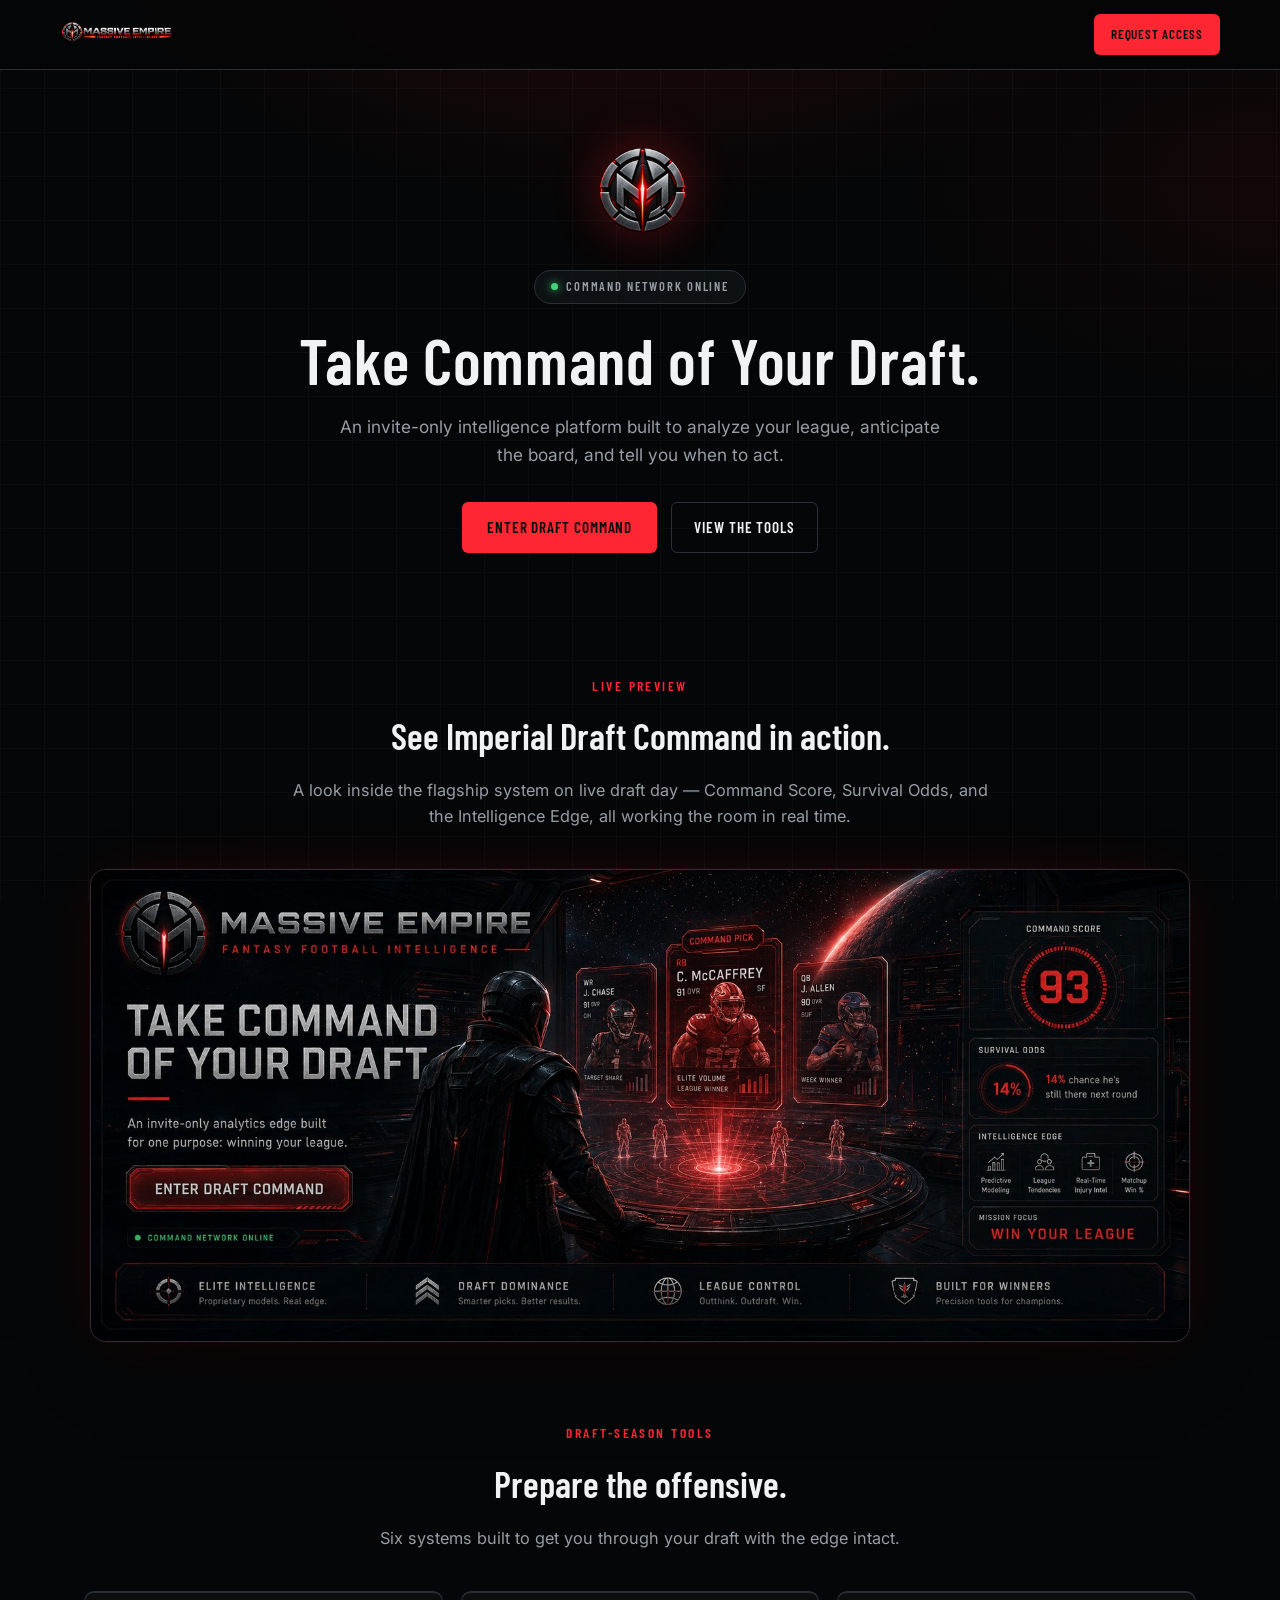
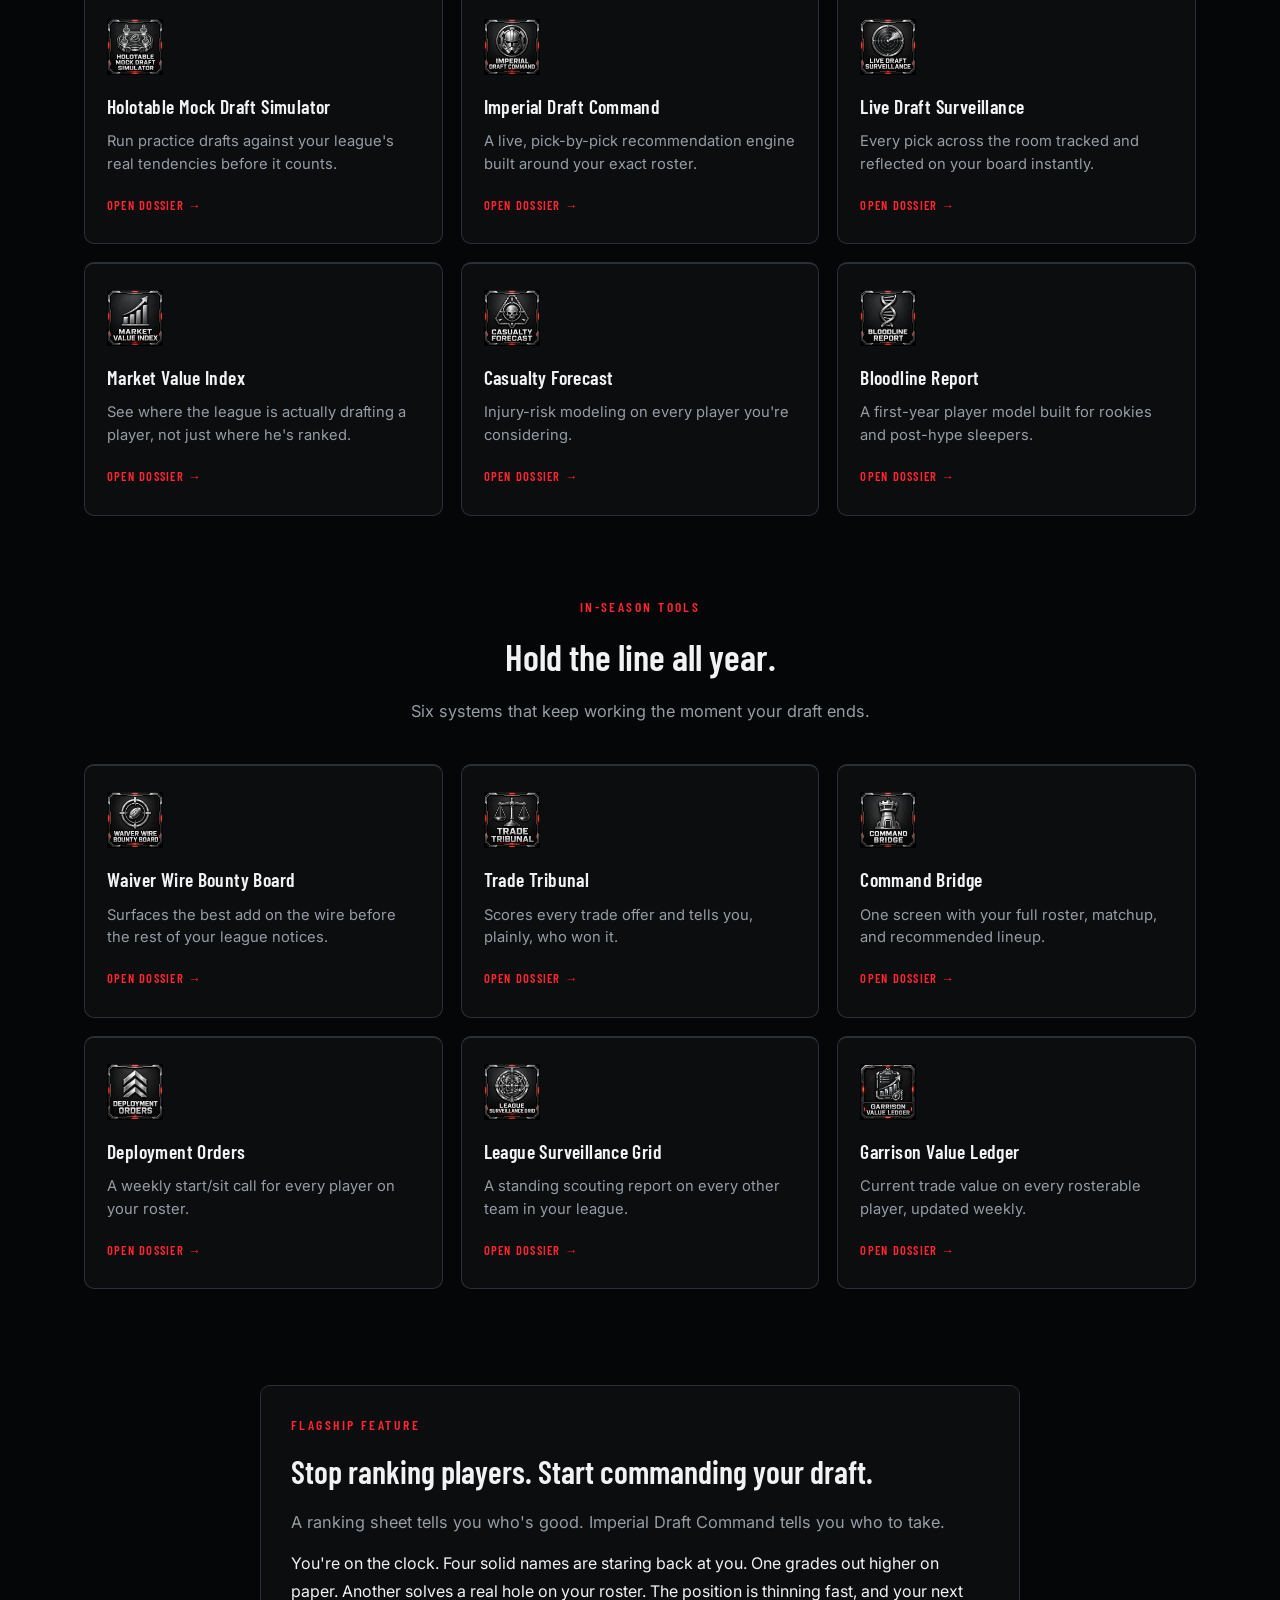
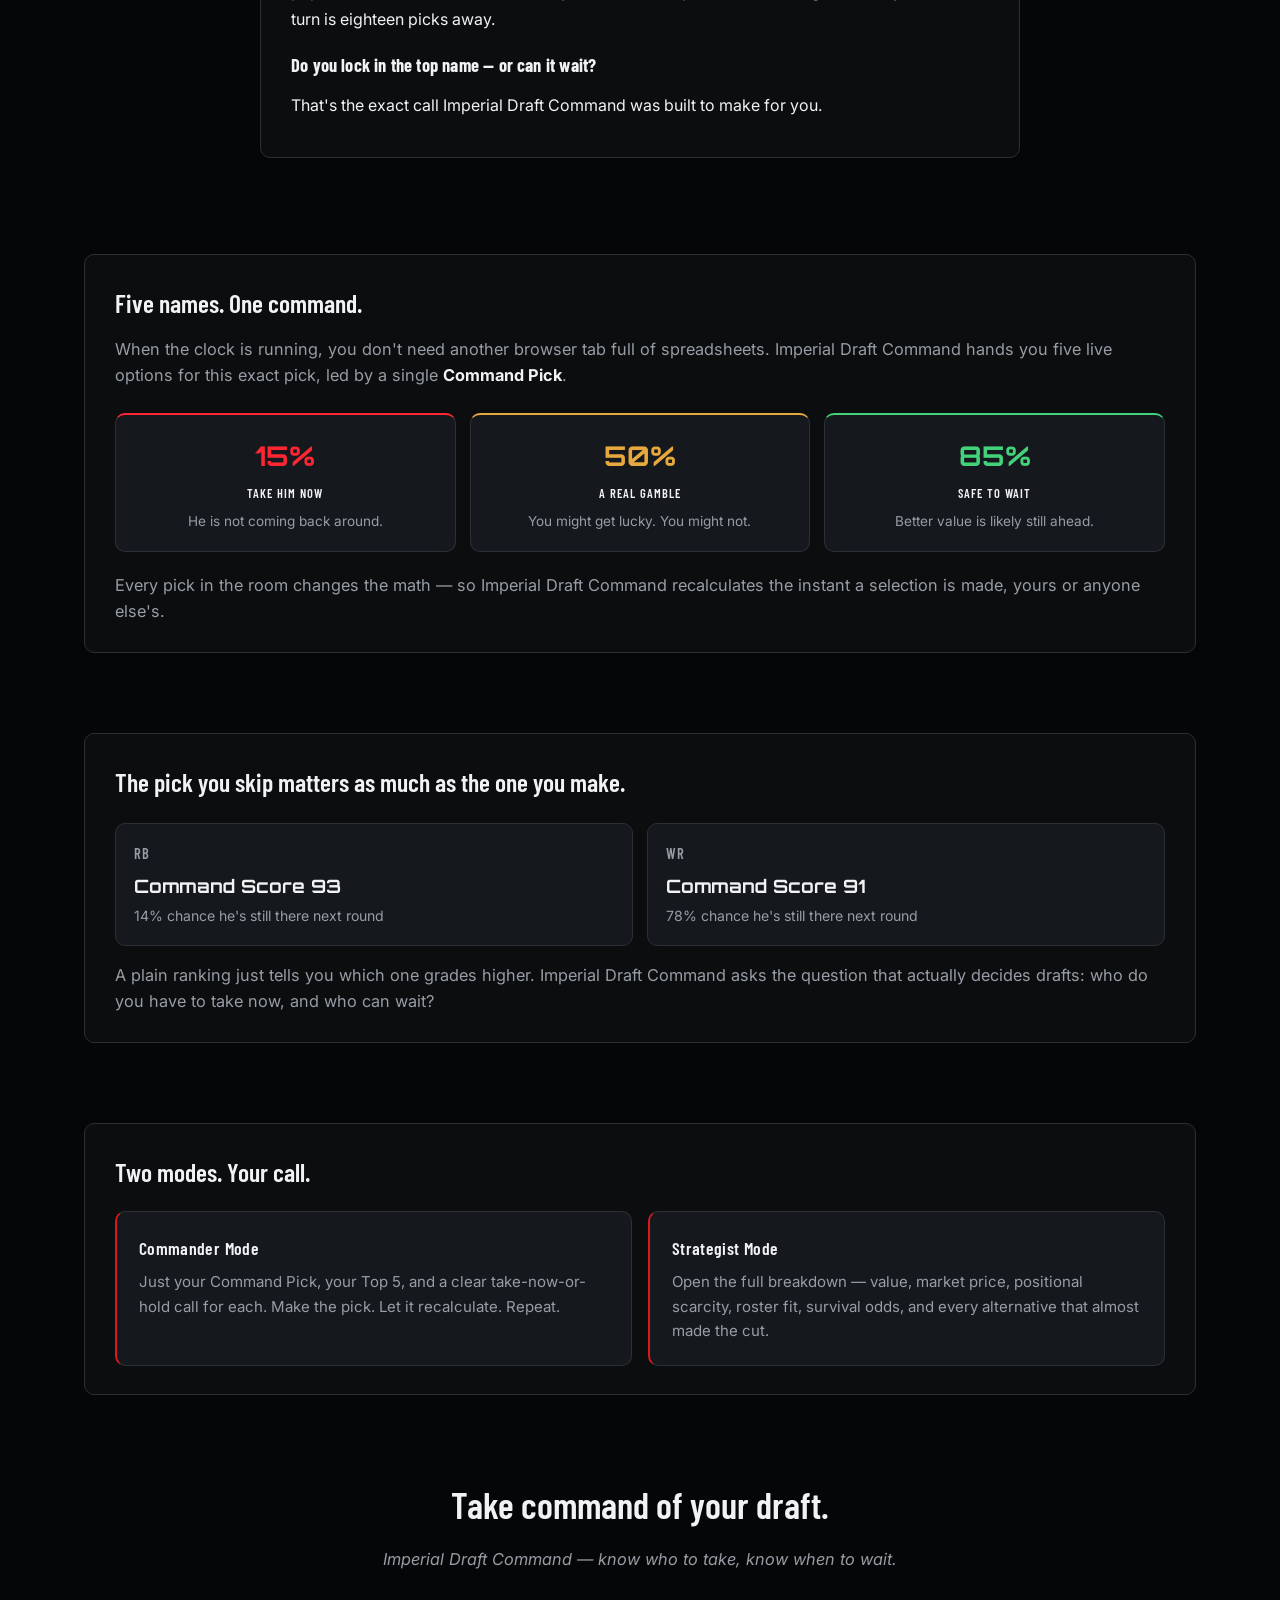
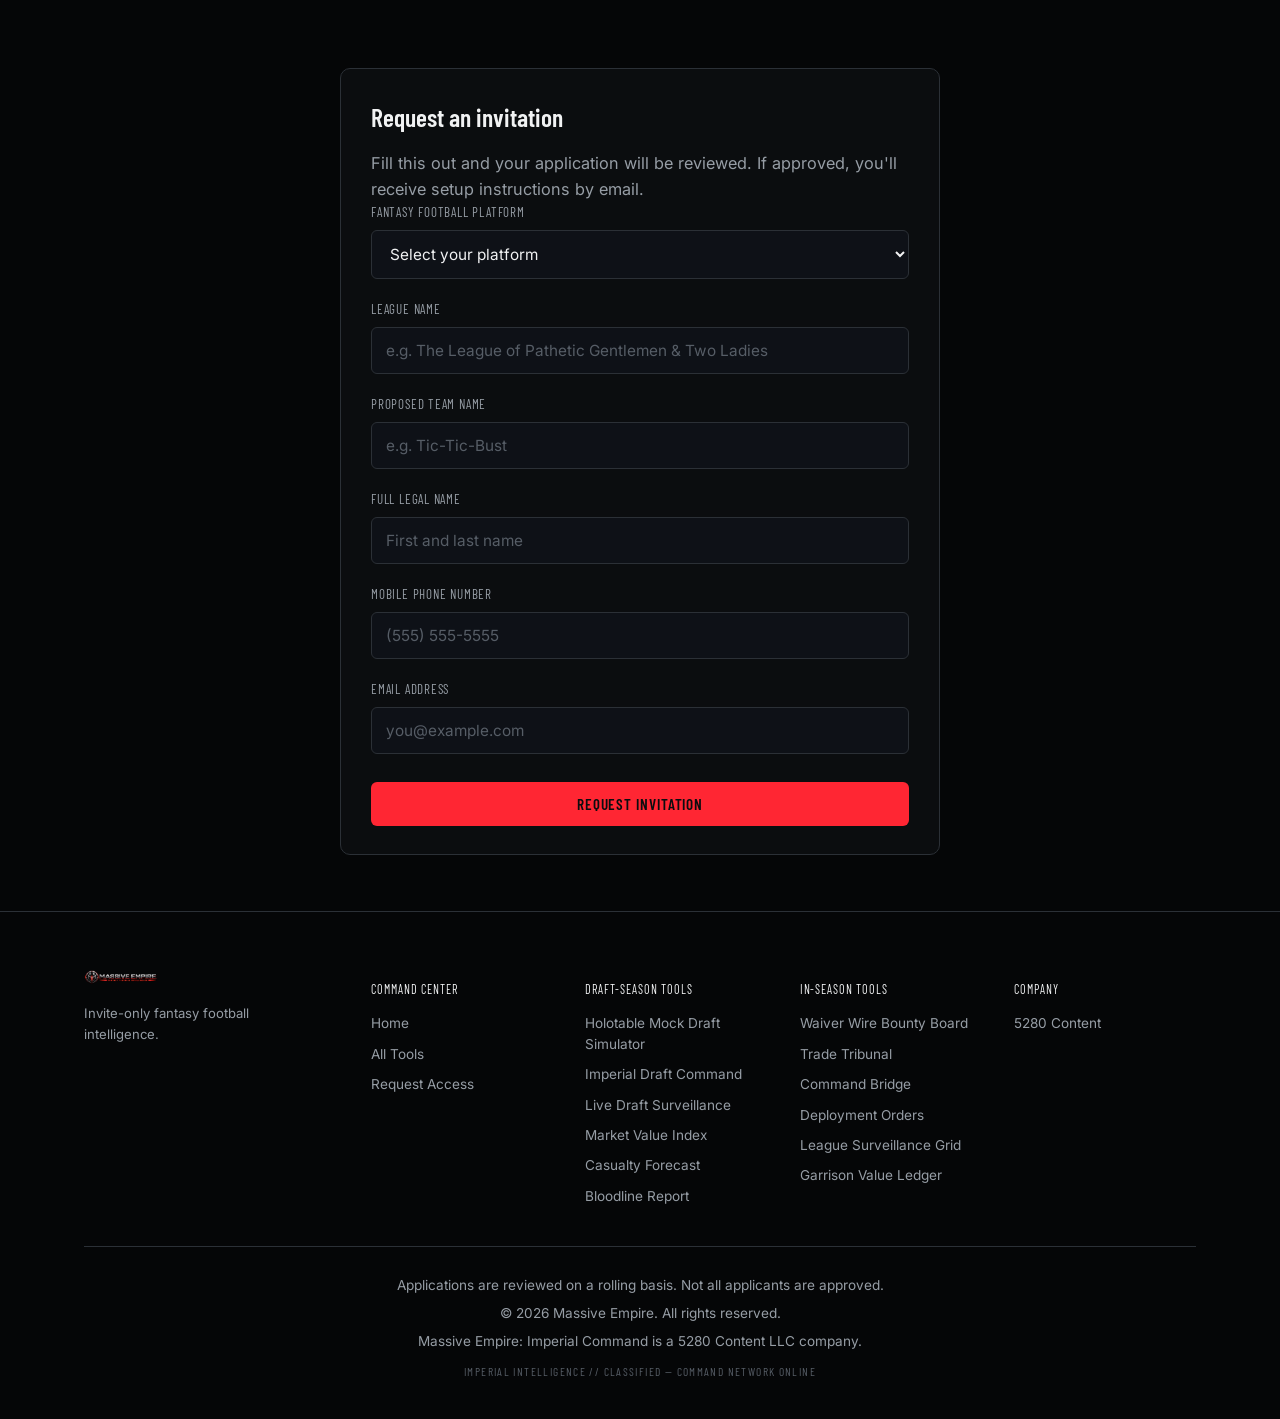
==== index.html @ 10c5b1d1 "Add demo image, sitemap footer, and new tool icons" ====
<!DOCTYPE html>
<html lang="en">
<head>
<meta charset="UTF-8" />
<meta name="viewport" content="width=device-width, initial-scale=1.0" />
<title>Massive Empire — Fantasy Football Intelligence</title>
<meta name="description" content="An invite-only fantasy football intelligence platform. Imperial Draft Command and eleven other tactical tools built to win your league." />
<link rel="icon" type="image/png" sizes="32x32" href="assets/img/brand/favicon-32.png" />
<link rel="icon" type="image/png" sizes="192x192" href="assets/img/brand/favicon-192.png" />
<link rel="apple-touch-icon" href="assets/img/brand/favicon-192.png" />
<link rel="preconnect" href="https://fonts.googleapis.com">
<link rel="preconnect" href="https://fonts.gstatic.com" crossorigin>
<link href="https://fonts.googleapis.com/css2?family=Orbitron:wght@600;700&family=Barlow+Condensed:wght@500;600;700&family=Inter:wght@400;500;600&display=swap" rel="stylesheet">
<link rel="stylesheet" href="assets/css/style.css" />
</head>
<body>

  <div class="nav">
    <div class="container nav-row">
      <div class="nav-brand">
        <img src="assets/img/brand/logo-wordmark.png" alt="Massive Empire — Fantasy Football Intelligence" />
      </div>
      <div class="nav-links">
        <a class="btn btn-primary btn-sm" href="#invite">Request Access</a>
      </div>
    </div>
  </div>

  <header class="hero container">
    <img class="hero-emblem" src="assets/img/brand/emblem.png" alt="" />
    <div class="chip" style="margin-bottom:22px;"><span class="dot"></span> Command Network Online</div>
    <h1 class="headline">Take Command of Your Draft.</h1>
    <p class="lede">An invite-only intelligence platform built to analyze your league, anticipate the board, and tell you when to act.</p>
    <div class="hero-ctas">
      <a class="btn btn-primary" href="#invite">Enter Draft Command</a>
      <a class="btn btn-ghost" href="#tools">View The Tools</a>
    </div>
  </header>

  <section class="block tight demo-section">
    <div class="container">
      <div class="section-head">
        <p class="kicker">Live Preview</p>
        <h2 class="section-title">See Imperial Draft Command in action.</h2>
        <p class="section-sub">A look inside the flagship system on live draft day &mdash; Command Score, Survival Odds, and the Intelligence Edge, all working the room in real time.</p>
      </div>
      <div class="demo-frame">
        <img src="assets/img/marketing/draft-command-preview.jpg" alt="Imperial Draft Command interface showing a live draft with Command Score, Survival Odds, and Intelligence Edge panels" loading="lazy" />
      </div>
    </div>
  </section>

  <section class="block tight" id="tools">
    <div class="container">
      <div class="section-head">
        <p class="kicker">Draft-Season Tools</p>
        <h2 class="section-title">Prepare the offensive.</h2>
        <p class="section-sub">Six systems built to get you through your draft with the edge intact.</p>
      </div>
      <div class="tool-grid">

        <a class="tool-card" href="tools/holotable.html">
          <img class="tool-icon" src="assets/img/icons/holotable.jpg" alt="" />
          <h3>Holotable Mock Draft Simulator</h3>
          <p>Run practice drafts against your league's real tendencies before it counts.</p>
          <span class="open">Open Dossier &rarr;</span>
        </a>

        <a class="tool-card" href="tools/draft-command.html">
          <img class="tool-icon" src="assets/img/icons/draft-command.jpg" alt="" />
          <h3>Imperial Draft Command</h3>
          <p>A live, pick-by-pick recommendation engine built around your exact roster.</p>
          <span class="open">Open Dossier &rarr;</span>
        </a>

        <a class="tool-card" href="tools/draft-surveillance.html">
          <img class="tool-icon" src="assets/img/icons/draft-surveillance.jpg" alt="" />
          <h3>Live Draft Surveillance</h3>
          <p>Every pick across the room tracked and reflected on your board instantly.</p>
          <span class="open">Open Dossier &rarr;</span>
        </a>

        <a class="tool-card" href="tools/market-value-index.html">
          <img class="tool-icon" src="assets/img/icons/market-value-index.jpg" alt="" />
          <h3>Market Value Index</h3>
          <p>See where the league is actually drafting a player, not just where he's ranked.</p>
          <span class="open">Open Dossier &rarr;</span>
        </a>

        <a class="tool-card" href="tools/casualty-forecast.html">
          <img class="tool-icon" src="assets/img/icons/casualty-forecast.jpg" alt="" />
          <h3>Casualty Forecast</h3>
          <p>Injury-risk modeling on every player you're considering.</p>
          <span class="open">Open Dossier &rarr;</span>
        </a>

        <a class="tool-card" href="tools/bloodline-report.html">
          <img class="tool-icon" src="assets/img/icons/bloodline-report.jpg" alt="" />
          <h3>Bloodline Report</h3>
          <p>A first-year player model built for rookies and post-hype sleepers.</p>
          <span class="open">Open Dossier &rarr;</span>
        </a>

      </div>
    </div>
  </section>

  <section class="block tight">
    <div class="container">
      <div class="section-head">
        <p class="kicker">In-Season Tools</p>
        <h2 class="section-title">Hold the line all year.</h2>
        <p class="section-sub">Six systems that keep working the moment your draft ends.</p>
      </div>
      <div class="tool-grid">

        <a class="tool-card" href="tools/waiver-wire.html">
          <img class="tool-icon" src="assets/img/icons/waiver-wire.jpg" alt="" />
          <h3>Waiver Wire Bounty Board</h3>
          <p>Surfaces the best add on the wire before the rest of your league notices.</p>
          <span class="open">Open Dossier &rarr;</span>
        </a>

        <a class="tool-card" href="tools/trade-tribunal.html">
          <img class="tool-icon" src="assets/img/icons/trade-tribunal.jpg" alt="" />
          <h3>Trade Tribunal</h3>
          <p>Scores every trade offer and tells you, plainly, who won it.</p>
          <span class="open">Open Dossier &rarr;</span>
        </a>

        <a class="tool-card" href="tools/command-bridge.html">
          <img class="tool-icon" src="assets/img/icons/command-bridge.jpg" alt="" />
          <h3>Command Bridge</h3>
          <p>One screen with your full roster, matchup, and recommended lineup.</p>
          <span class="open">Open Dossier &rarr;</span>
        </a>

        <a class="tool-card" href="tools/deployment-orders.html">
          <img class="tool-icon" src="assets/img/icons/deployment-orders.jpg" alt="" />
          <h3>Deployment Orders</h3>
          <p>A weekly start/sit call for every player on your roster.</p>
          <span class="open">Open Dossier &rarr;</span>
        </a>

        <a class="tool-card" href="tools/league-surveillance.html">
          <img class="tool-icon" src="assets/img/icons/league-surveillance.jpg" alt="" />
          <h3>League Surveillance Grid</h3>
          <p>A standing scouting report on every other team in your league.</p>
          <span class="open">Open Dossier &rarr;</span>
        </a>

        <a class="tool-card" href="tools/garrison-ledger.html">
          <img class="tool-icon" src="assets/img/icons/garrison-ledger.jpg" alt="" />
          <h3>Garrison Value Ledger</h3>
          <p>Current trade value on every rosterable player, updated weekly.</p>
          <span class="open">Open Dossier &rarr;</span>
        </a>

      </div>
    </div>
  </section>

  <section class="block">
    <div class="container">
      <div class="card lede-block" style="margin:0 auto; max-width:760px;">
        <p class="kicker">Flagship Feature</p>
        <h2 class="section-title" style="font-size:clamp(1.5rem,3vw,2rem);">Stop ranking players. Start commanding your draft.</h2>
        <p class="section-sub" style="margin-bottom:14px;">A ranking sheet tells you who's good. Imperial Draft Command tells you who to take.</p>
        <div class="scenario">
          <p>You're on the clock. Four solid names are staring back at you. One grades out higher on paper. Another solves a real hole on your roster. The position is thinning fast, and your next turn is eighteen picks away.</p>
          <p class="q">Do you lock in the top name &mdash; or can it wait?</p>
          <p>That's the exact call Imperial Draft Command was built to make for you.</p>
        </div>
      </div>
    </div>
  </section>

  <section class="block tight">
    <div class="container">
      <div class="card">
        <h2 class="section-title" style="font-size:1.6rem;">Five names. One command.</h2>
        <p class="section-sub">When the clock is running, you don't need another browser tab full of spreadsheets. Imperial Draft Command hands you five live options for this exact pick, led by a single <strong style="color:var(--text);">Command Pick</strong>.</p>
        <div class="odds-row">
          <div class="odds-card act">
            <div class="pct">15%</div>
            <div class="odds-label">Take Him Now</div>
            <div class="odds-desc">He is not coming back around.</div>
          </div>
          <div class="odds-card gamble">
            <div class="pct">50%</div>
            <div class="odds-label">A Real Gamble</div>
            <div class="odds-desc">You might get lucky. You might not.</div>
          </div>
          <div class="odds-card wait">
            <div class="pct">85%</div>
            <div class="odds-label">Safe To Wait</div>
            <div class="odds-desc">Better value is likely still ahead.</div>
          </div>
        </div>
        <p class="section-sub" style="margin-top:20px;">Every pick in the room changes the math &mdash; so Imperial Draft Command recalculates the instant a selection is made, yours or anyone else's.</p>
      </div>
    </div>
  </section>

  <section class="block tight">
    <div class="container">
      <div class="card">
        <h2 class="section-title" style="font-size:1.6rem;">The pick you skip matters as much as the one you make.</h2>
        <div class="compare-row">
          <div class="compare-card">
            <div class="pos">RB</div>
            <div class="score">Command Score 93</div>
            <div class="chance">14% chance he's still there next round</div>
          </div>
          <div class="compare-card">
            <div class="pos">WR</div>
            <div class="score">Command Score 91</div>
            <div class="chance">78% chance he's still there next round</div>
          </div>
        </div>
        <p class="section-sub" style="margin-top:16px;">A plain ranking just tells you which one grades higher. Imperial Draft Command asks the question that actually decides drafts: who do you have to take now, and who can wait?</p>
      </div>
    </div>
  </section>

  <section class="block tight">
    <div class="container">
      <div class="card">
        <h2 class="section-title" style="font-size:1.6rem;">Two modes. Your call.</h2>
        <div class="mode-row">
          <div class="mode-card">
            <h3>Commander Mode</h3>
            <p>Just your Command Pick, your Top 5, and a clear take-now-or-hold call for each. Make the pick. Let it recalculate. Repeat.</p>
          </div>
          <div class="mode-card">
            <h3>Strategist Mode</h3>
            <p>Open the full breakdown &mdash; value, market price, positional scarcity, roster fit, survival odds, and every alternative that almost made the cut.</p>
          </div>
        </div>
      </div>
    </div>
  </section>

  <section class="block tight center">
    <div class="container">
      <h2 class="section-title">Take command of your draft.</h2>
      <p class="section-sub" style="font-style:italic;">Imperial Draft Command &mdash; know who to take, know when to wait.</p>
    </div>
  </section>

  <section class="block" id="invite">
    <div class="container">
      <div class="card form-card">
        <h2 class="section-title" style="font-size:1.6rem;">Request an invitation</h2>
        <p class="section-sub">Fill this out and your application will be reviewed. If approved, you'll receive setup instructions by email.</p>

        <form id="invite-form">
          <label for="platform">Fantasy football platform</label>
          <select id="platform" name="platform" required>
            <option value="" disabled selected>Select your platform</option>
            <option>ESPN Fantasy Football</option>
            <option>Yahoo Fantasy Sports</option>
            <option>Sleeper</option>
            <option>NFL.com Fantasy</option>
            <option>CBS Sports Fantasy</option>
            <option>Fleaflicker</option>
            <option>Other</option>
          </select>

          <label for="leagueName">League name</label>
          <input type="text" id="leagueName" name="leagueName" placeholder="e.g. The League of Pathetic Gentlemen &amp; Two Ladies" required />

          <label for="teamName">Proposed team name</label>
          <input type="text" id="teamName" name="teamName" placeholder="e.g. Tic-Tic-Bust" required />

          <label for="legalName">Full legal name</label>
          <input type="text" id="legalName" name="legalName" placeholder="First and last name" required />

          <label for="phone">Mobile phone number</label>
          <input type="tel" id="phone" name="phone" placeholder="(555) 555-5555" required />

          <label for="email">Email address</label>
          <input type="email" id="email" name="email" placeholder="you@example.com" required />

          <button type="submit" id="submit-btn" class="btn btn-primary form-submit">Request Invitation</button>
          <div class="status" id="status"></div>
        </form>
      </div>
    </div>
  </section>

  <footer class="site-footer">
    <div class="container">
      <div class="footer-grid">
        <div class="footer-brand-col">
          <img src="assets/img/brand/logo-wordmark.png" alt="Massive Empire" class="footer-logo" />
          <p class="footer-tagline">Invite-only fantasy football intelligence.</p>
        </div>
        <div class="footer-col">
          <p class="footer-heading">Command Center</p>
          <a href="index.html">Home</a>
          <a href="index.html#tools">All Tools</a>
          <a href="index.html#invite">Request Access</a>
        </div>
        <div class="footer-col">
          <p class="footer-heading">Draft-Season Tools</p>
          <a href="tools/holotable.html">Holotable Mock Draft Simulator</a>
          <a href="tools/draft-command.html">Imperial Draft Command</a>
          <a href="tools/draft-surveillance.html">Live Draft Surveillance</a>
          <a href="tools/market-value-index.html">Market Value Index</a>
          <a href="tools/casualty-forecast.html">Casualty Forecast</a>
          <a href="tools/bloodline-report.html">Bloodline Report</a>
        </div>
        <div class="footer-col">
          <p class="footer-heading">In-Season Tools</p>
          <a href="tools/waiver-wire.html">Waiver Wire Bounty Board</a>
          <a href="tools/trade-tribunal.html">Trade Tribunal</a>
          <a href="tools/command-bridge.html">Command Bridge</a>
          <a href="tools/deployment-orders.html">Deployment Orders</a>
          <a href="tools/league-surveillance.html">League Surveillance Grid</a>
          <a href="tools/garrison-ledger.html">Garrison Value Ledger</a>
        </div>
        <div class="footer-col">
          <p class="footer-heading">Company</p>
          <a href="https://5280content.com/" target="_blank" rel="noopener">5280 Content</a>
        </div>
      </div>
      <div class="footer-bottom">
        <p>Applications are reviewed on a rolling basis. Not all applicants are approved.</p>
        <p class="footer-copyright">&copy; 2026 Massive Empire. All rights reserved.</p>
        <p class="footer-company">Massive Empire: Imperial Command is a 5280 Content LLC company.</p>
        <p class="foot-classified">Imperial Intelligence // Classified — Command Network Online</p>
      </div>
    </div>
  </footer>


  <div class="modal-overlay" id="modal-overlay">
    <div class="modal-box">
      <img class="modal-image" src="assets/darth-jos.jpg" alt="Darth Jos" />
      <div class="modal-content">
        <span class="modal-badge">Application Under Review</span>
        <div id="modal-text"></div>
        <button type="button" id="modal-close-btn" class="btn btn-ghost">Acknowledge Transmission</button>
      </div>
    </div>
  </div>

  <script src="assets/js/invite.js"></script>
</body>
</html>
---- assets/css/style.css ----
/* ============================================================
   MASSIVE EMPIRE — brand stylesheet
   Imperial command-terminal aesthetic per docs/massive_empire_brand_direction.md
   ============================================================ */

:root {
  --bg: #050607;
  --card: #0B0D0F;
  --elevated: #15191D;
  --red: #D71920;
  --red-bright: #FF2633;
  --crimson: #720B12;
  --border: #2B3036;
  --text-dim: #969DA5;
  --text: #F1F2F3;
  --green: #43D17A;
  --amber: #E7A93D;

  --font-display: 'Orbitron', sans-serif;
  --font-heading: 'Barlow Condensed', sans-serif;
  --font-body: 'Inter', sans-serif;

  --max: 1160px;
}

* { box-sizing: border-box; }

html { scroll-behavior: smooth; }

body {
  margin: 0;
  background:
    radial-gradient(ellipse 900px 500px at 50% -10%, rgba(215,25,32,0.16), transparent 60%),
    radial-gradient(ellipse 700px 400px at 100% 20%, rgba(114,11,18,0.12), transparent 55%),
    var(--bg);
  background-attachment: fixed;
  color: var(--text);
  font-family: var(--font-body);
  line-height: 1.6;
  -webkit-font-smoothing: antialiased;
}

/* faint tactical grid overlay */
body::before {
  content: "";
  position: fixed;
  inset: 0;
  pointer-events: none;
  z-index: 0;
  opacity: 0.05;
  background-image:
    linear-gradient(to right, var(--text-dim) 1px, transparent 1px),
    linear-gradient(to bottom, var(--text-dim) 1px, transparent 1px);
  background-size: 44px 44px;
}

img { max-width: 100%; display: block; }
a { color: inherit; }

.container {
  width: 100%;
  max-width: var(--max);
  margin: 0 auto;
  padding: 0 24px;
  position: relative;
  z-index: 1;
}

/* ---------- status chip ---------- */
.chip {
  display: inline-flex;
  align-items: center;
  gap: 8px;
  font-family: var(--font-heading);
  font-size: 0.78rem;
  font-weight: 600;
  letter-spacing: 0.14em;
  text-transform: uppercase;
  color: var(--text-dim);
  border: 1px solid var(--border);
  background: rgba(21,25,29,0.6);
  border-radius: 999px;
  padding: 6px 16px;
}
.chip .dot {
  width: 7px; height: 7px; border-radius: 50%;
  background: var(--green);
  box-shadow: 0 0 8px var(--green);
}
.chip.red .dot { background: var(--red-bright); box-shadow: 0 0 8px var(--red-bright); }

/* ---------- nav ---------- */
.nav {
  position: sticky;
  top: 0;
  z-index: 40;
  background: rgba(5,6,7,0.82);
  backdrop-filter: blur(10px);
  border-bottom: 1px solid var(--border);
}
.nav-row {
  display: flex;
  align-items: center;
  justify-content: space-between;
  gap: 16px;
  padding: 14px 0;
}
.nav-brand { display: flex; align-items: center; }
.nav-brand img { height: 34px; width: auto; }
.nav-links {
  display: flex;
  align-items: center;
  gap: 22px;
  font-family: var(--font-heading);
  letter-spacing: 0.04em;
}
.nav-back {
  color: var(--text-dim);
  text-decoration: none;
  font-size: 0.92rem;
  transition: color .15s ease;
}
.nav-back:hover { color: var(--text); }
.btn {
  display: inline-flex;
  align-items: center;
  justify-content: center;
  gap: 8px;
  font-family: var(--font-heading);
  font-weight: 600;
  letter-spacing: 0.06em;
  text-transform: uppercase;
  text-decoration: none;
  border-radius: 6px;
  padding: 12px 24px;
  font-size: 0.95rem;
  border: 1px solid transparent;
  cursor: pointer;
  transition: transform .15s ease, box-shadow .15s ease, background .15s ease, border-color .15s ease;
}
.btn-primary {
  background: var(--red-bright);
  color: #0B0D0F;
  box-shadow: 0 0 0 rgba(255,38,51,0);
}
.btn-primary:hover { box-shadow: 0 0 22px rgba(255,38,51,0.45); transform: translateY(-1px); }
.btn-ghost {
  background: transparent;
  border-color: var(--border);
  color: var(--text);
  padding: 11px 22px;
}
.btn-ghost:hover { border-color: var(--red-bright); color: var(--red-bright); }
.btn-sm { padding: 9px 16px; font-size: 0.82rem; }
.btn:disabled { opacity: 0.55; cursor: not-allowed; }

/* ---------- hero ---------- */
.hero {
  padding: 76px 0 64px;
  text-align: center;
  position: relative;
}
.hero-emblem {
  width: 96px;
  margin: 0 auto 26px;
  opacity: 0.95;
  filter: drop-shadow(0 0 26px rgba(215,25,32,0.45));
}
.eyebrow {
  font-family: var(--font-display);
  font-size: 0.8rem;
  letter-spacing: 0.28em;
  text-transform: uppercase;
  color: var(--red-bright);
  margin: 0 0 18px;
}
h1.headline {
  font-family: var(--font-heading);
  font-weight: 600;
  font-size: clamp(2.3rem, 5.4vw, 4rem);
  letter-spacing: 0.01em;
  line-height: 1.05;
  margin: 0 0 20px;
  color: var(--text);
}
.hero .lede {
  max-width: 620px;
  margin: 0 auto 34px;
  color: var(--text-dim);
  font-size: 1.08rem;
}
.hero-ctas {
  display: flex;
  gap: 14px;
  justify-content: center;
  flex-wrap: wrap;
  margin-bottom: 18px;
}

/* ---------- section shells ---------- */
section.block { padding: 56px 0; position: relative; }
section.block.tight { padding: 40px 0; }
.section-head { text-align: center; max-width: 720px; margin: 0 auto 40px; }
.kicker {
  font-family: var(--font-heading);
  font-weight: 600;
  font-size: 0.85rem;
  letter-spacing: 0.18em;
  text-transform: uppercase;
  color: var(--red-bright);
  margin: 0 0 10px;
}
h2.section-title {
  font-family: var(--font-heading);
  font-weight: 600;
  font-size: clamp(1.6rem, 3.4vw, 2.3rem);
  margin: 0 0 12px;
  color: var(--text);
}
.section-sub { color: var(--text-dim); font-size: 1.02rem; margin: 0; }

/* ---------- tool grid ---------- */
.tool-grid {
  display: grid;
  grid-template-columns: repeat(3, 1fr);
  gap: 18px;
}
@media (max-width: 880px) { .tool-grid { grid-template-columns: repeat(2, 1fr); } }
@media (max-width: 560px) { .tool-grid { grid-template-columns: 1fr; } }

.tool-card {
  display: block;
  text-decoration: none;
  background: var(--card);
  border: 1px solid var(--border);
  border-top: 2px solid var(--border);
  border-radius: 10px;
  padding: 26px 22px;
  transition: border-color .15s ease, transform .15s ease, background .15s ease;
  position: relative;
}
.tool-card:hover {
  border-top-color: var(--red-bright);
  border-color: var(--red);
  background: var(--elevated);
  transform: translateY(-3px);
}
.tool-card .tool-icon { width: 56px; height: 56px; object-fit: contain; margin-bottom: 16px; }
.tool-card h3 {
  font-family: var(--font-heading);
  font-weight: 600;
  letter-spacing: 0.02em;
  font-size: 1.22rem;
  margin: 0 0 8px;
  color: var(--text);
}
.tool-card p {
  color: var(--text-dim);
  font-size: 0.92rem;
  margin: 0 0 16px;
  line-height: 1.55;
}
.tool-card .open {
  font-family: var(--font-heading);
  font-size: 0.78rem;
  letter-spacing: 0.1em;
  text-transform: uppercase;
  color: var(--red-bright);
  font-weight: 600;
}
.tool-card:hover .open { color: var(--red-bright); }

/* ---------- generic cards / grids ---------- */
.card {
  background: var(--card);
  border: 1px solid var(--border);
  border-radius: 10px;
  padding: 28px 30px;
}
.card + .card { margin-top: 18px; }

.odds-row {
  display: grid;
  grid-template-columns: repeat(auto-fit, minmax(160px, 1fr));
  gap: 14px;
  margin: 24px 0 6px;
}
.odds-card {
  border: 1px solid var(--border);
  border-radius: 10px;
  padding: 20px 16px;
  text-align: center;
  background: var(--elevated);
  border-top: 2px solid var(--border);
}
.odds-card .pct { font-family: var(--font-display); font-size: 1.7rem; font-weight: 700; }
.odds-card.act { border-top-color: var(--red-bright); }
.odds-card.act .pct { color: var(--red-bright); }
.odds-card.gamble { border-top-color: var(--amber); }
.odds-card.gamble .pct { color: var(--amber); }
.odds-card.wait { border-top-color: var(--green); }
.odds-card.wait .pct { color: var(--green); }
.odds-card .odds-label {
  font-family: var(--font-heading);
  font-size: 0.78rem; letter-spacing: 0.08em; text-transform: uppercase;
  font-weight: 600; margin-top: 6px; color: var(--text);
}
.odds-card .odds-desc { font-size: 0.85rem; color: var(--text-dim); margin-top: 8px; line-height: 1.4; }

.compare-row { display: grid; grid-template-columns: 1fr 1fr; gap: 14px; margin: 20px 0 6px; }
.compare-card { border: 1px solid var(--border); border-radius: 10px; padding: 18px; background: var(--elevated); }
.compare-card .pos { font-family: var(--font-heading); font-weight: 600; font-size: 0.9rem; color: var(--text-dim); letter-spacing: 0.05em; text-transform: uppercase; }
.compare-card .score { font-family: var(--font-display); font-weight: 700; font-size: 1.15rem; margin: 6px 0 4px; color: var(--text); }
.compare-card .chance { color: var(--text-dim); font-size: 0.88rem; }

.mode-row { display: grid; grid-template-columns: repeat(auto-fit, minmax(230px, 1fr)); gap: 16px; margin-top: 18px; }
.mode-card { border: 1px solid var(--border); border-radius: 10px; padding: 22px; background: var(--elevated); border-left: 2px solid var(--red); }
.mode-card h3 { font-family: var(--font-heading); font-weight: 600; margin: 0 0 8px; font-size: 1.1rem; color: var(--text); letter-spacing: 0.02em; }
.mode-card p { margin: 0; color: var(--text-dim); font-size: 0.94rem; }

.scenario p { color: var(--text); line-height: 1.75; font-size: 1rem; margin: 0 0 10px; }
.scenario p.q { font-weight: 700; margin-top: 16px; font-family: var(--font-heading); font-size: 1.15rem; letter-spacing: 0.01em; }
.lede-block { max-width: 640px; }

/* ---------- form ---------- */
.form-card { max-width: 600px; margin: 0 auto; }
label {
  display: block;
  font-family: var(--font-heading);
  font-size: 0.82rem;
  letter-spacing: 0.06em;
  text-transform: uppercase;
  color: var(--text-dim);
  margin: 20px 0 7px;
}
label:first-of-type { margin-top: 0; }
input, select {
  width: 100%;
  background: #0e1117;
  border: 1px solid var(--border);
  color: var(--text);
  padding: 13px 14px;
  border-radius: 6px;
  font-size: 0.96rem;
  font-family: var(--font-body);
}
input::placeholder { color: #565d66; }
input:focus, select:focus {
  outline: none;
  border-color: var(--red-bright);
  box-shadow: 0 0 0 3px rgba(255,38,51,0.12);
}
.form-submit { width: 100%; margin-top: 28px; }
.status { margin-top: 16px; font-size: 0.9rem; text-align: center; line-height: 1.5; display: none; }
.status.show { display: block; }
.status.ok { color: var(--text); }
.status.err { color: #ff8a83; }

/* ---------- modal ---------- */
.modal-overlay {
  display: none; position: fixed; inset: 0;
  background: rgba(2,3,4,0.85);
  align-items: center; justify-content: center; padding: 20px; z-index: 100;
}
.modal-overlay.show { display: flex; }
.modal-box {
  background: var(--card);
  border: 1px solid var(--red);
  box-shadow: 0 0 70px rgba(215,25,32,0.35);
  border-radius: 12px;
  max-width: 640px; width: 100%;
  display: flex; align-items: stretch; overflow: hidden;
}
.modal-box .modal-image { flex: 0 0 200px; width: 200px; object-fit: cover; object-position: top center; }
.modal-box .modal-content { flex: 1; min-width: 0; padding: 34px 32px; }
.modal-badge {
  display: inline-block; font-family: var(--font-heading);
  font-size: 0.72rem; letter-spacing: 0.1em; text-transform: uppercase;
  color: var(--red-bright); border: 1px solid var(--red-bright);
  border-radius: 999px; padding: 4px 12px; margin-bottom: 16px;
}
.modal-box p { color: var(--text-dim); line-height: 1.65; font-size: 1rem; margin: 0 0 12px; }
.modal-box p:last-of-type { margin-bottom: 0; }
.modal-box p strong { color: var(--text); }
.modal-box .btn { margin-top: 22px; }
@media (max-width: 560px) {
  .modal-box { flex-direction: column; max-width: 440px; }
  .modal-box .modal-image { flex: 0 0 180px; width: 100%; height: 180px; }
}

/* ---------- tool detail page ---------- */
.tool-hero { padding: 64px 0 50px; text-align: center; }
.tool-hero .tool-icon-lg {
  width: 130px; height: 130px; object-fit: contain; margin: 0 auto 24px;
  filter: drop-shadow(0 0 24px rgba(215,25,32,0.35));
}
.tool-tagline { max-width: 640px; margin: 0 auto; color: var(--text-dim); font-size: 1.08rem; }
.tool-body { max-width: 720px; margin: 0 auto; }
.tool-body p { color: var(--text-dim); font-size: 1rem; }
.related-nav { display: flex; justify-content: center; gap: 16px; flex-wrap: wrap; margin-top: 12px; }

/* ---------- footer ---------- */
footer.site-footer {
  border-top: 1px solid var(--border);
  padding: 56px 0 32px;
  color: var(--text-dim);
  font-size: 0.85rem;
}
footer.site-footer a { color: var(--text-dim); text-decoration: none; }
footer.site-footer a:hover { color: var(--red-bright); }

.footer-grid {
  display: grid;
  grid-template-columns: 1.4fr 1fr 1fr 1fr 1fr;
  gap: 32px;
  text-align: left;
  padding-bottom: 40px;
  border-bottom: 1px solid var(--border);
}
.footer-brand-col .footer-logo { height: 22px; width: auto; margin-bottom: 12px; opacity: 0.9; }
.footer-brand-col .footer-tagline { font-size: 0.82rem; color: var(--text-dim); max-width: 220px; }
.footer-col { display: flex; flex-direction: column; gap: 10px; }
.footer-col .footer-heading {
  font-family: var(--font-heading);
  letter-spacing: 0.08em;
  text-transform: uppercase;
  font-size: 0.76rem;
  color: var(--text);
  margin-bottom: 4px;
}
.footer-col a { font-size: 0.85rem; line-height: 1.5; }

.footer-bottom { text-align: center; padding-top: 28px; }
.footer-bottom p { margin: 0 0 6px; }
.footer-bottom .footer-copyright { color: var(--text-dim); }
.footer-bottom .footer-company { color: var(--text-dim); }
footer.site-footer .foot-classified {
  font-family: var(--font-heading);
  letter-spacing: 0.12em;
  text-transform: uppercase;
  font-size: 0.72rem;
  color: #565d66;
  margin-top: 10px;
}

@media (max-width: 880px) {
  .footer-grid { grid-template-columns: 1fr 1fr; }
  .footer-brand-col { grid-column: 1 / -1; }
}
@media (max-width: 560px) {
  .footer-grid { grid-template-columns: 1fr; }
}

/* ---------- live preview / demo section ---------- */
.demo-frame {
  max-width: 1100px;
  margin: 0 auto;
  border-radius: 16px;
  overflow: hidden;
  border: 1px solid var(--border);
  box-shadow: 0 0 0 1px rgba(215,25,32,0.08), 0 30px 80px -30px rgba(0,0,0,0.7), 0 0 60px -20px rgba(215,25,32,0.25);
  background: var(--card);
}
.demo-frame img { display: block; width: 100%; height: auto; }

/* utility */
.center { text-align: center; }
.mt-lg { margin-top: 40px; }
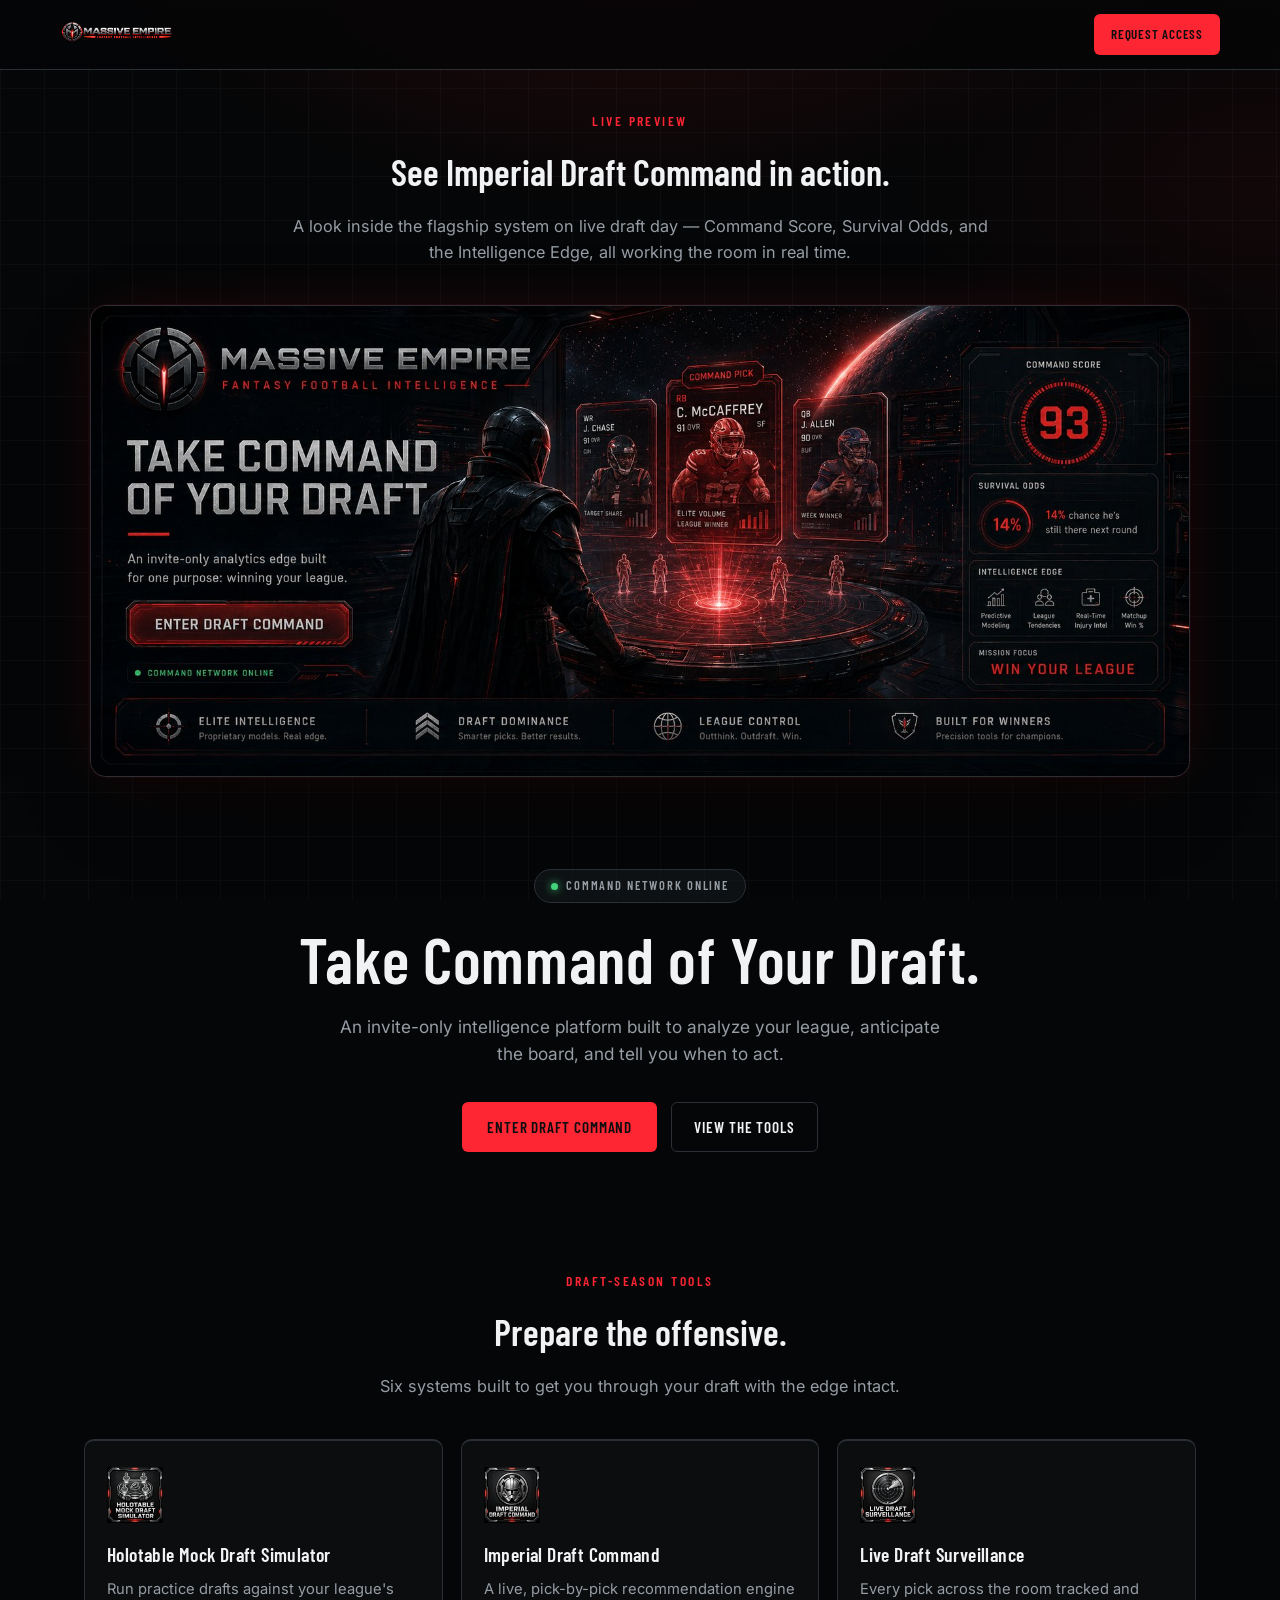
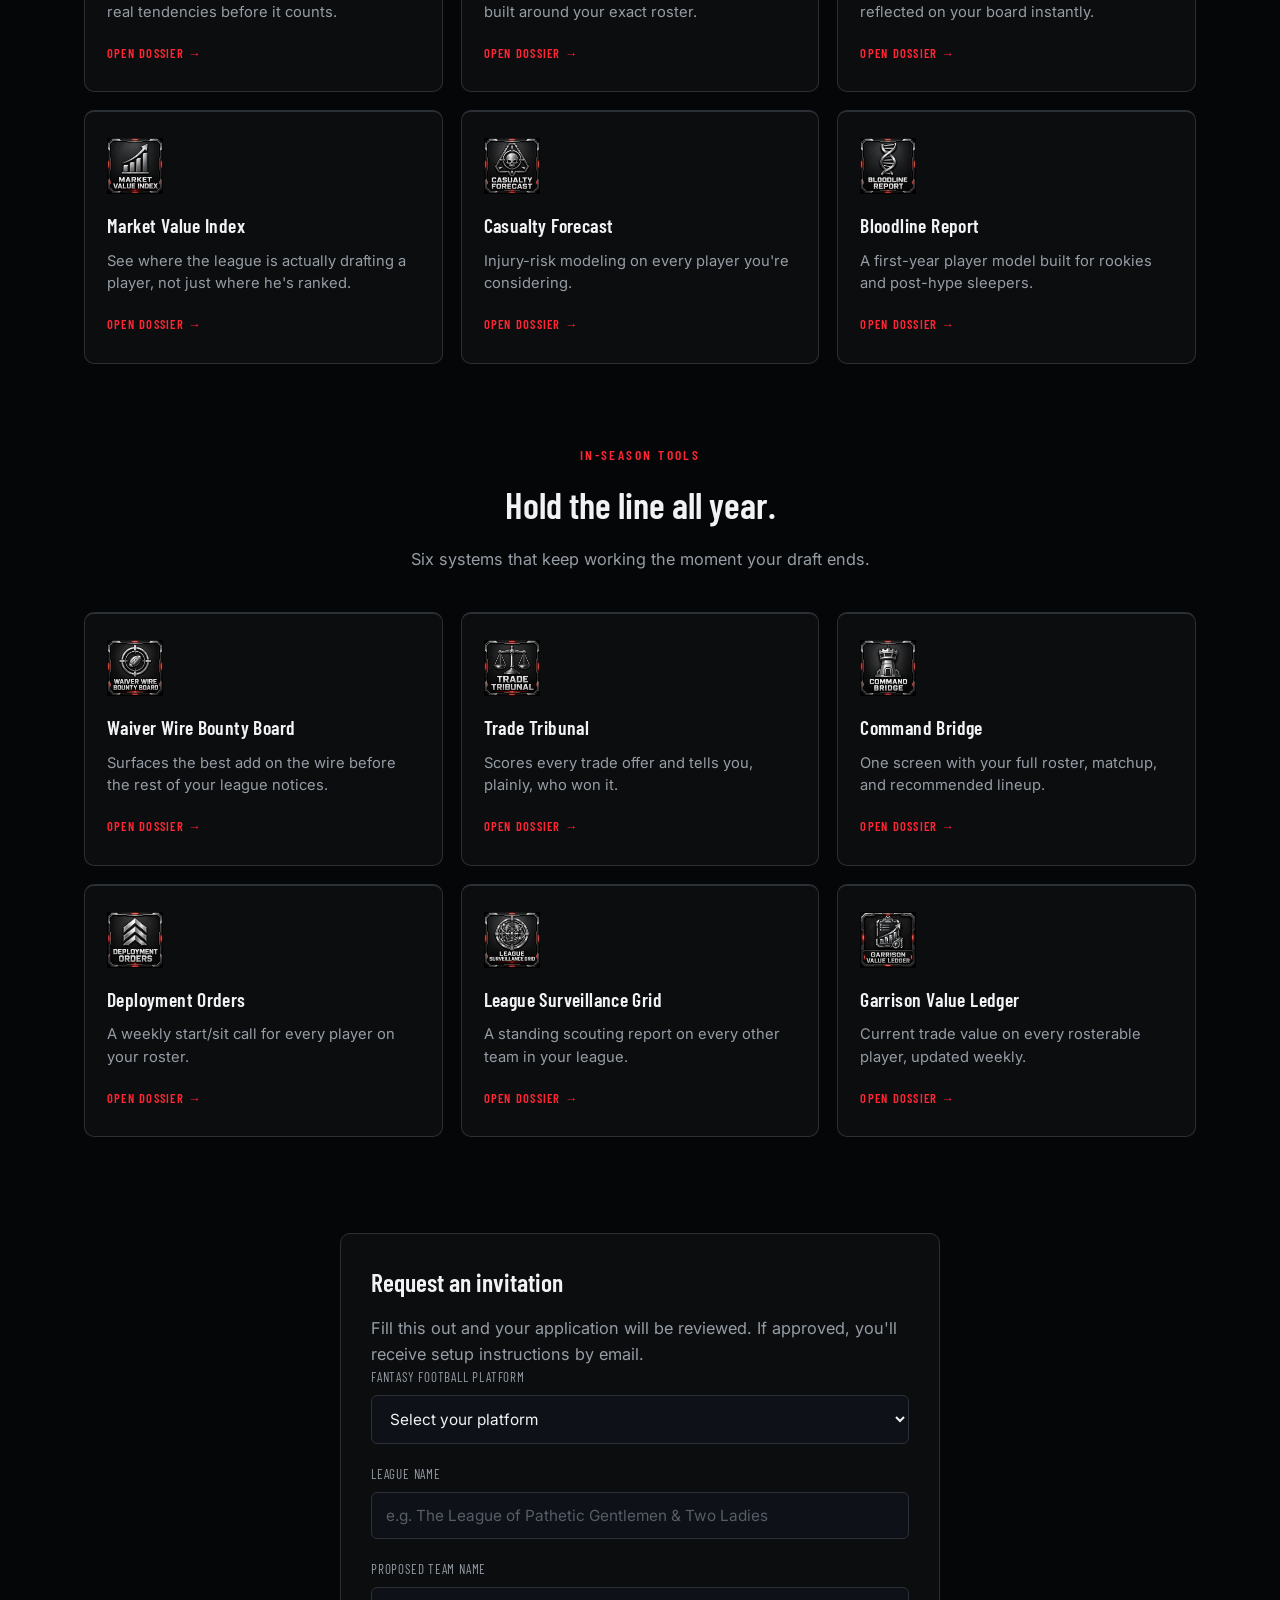
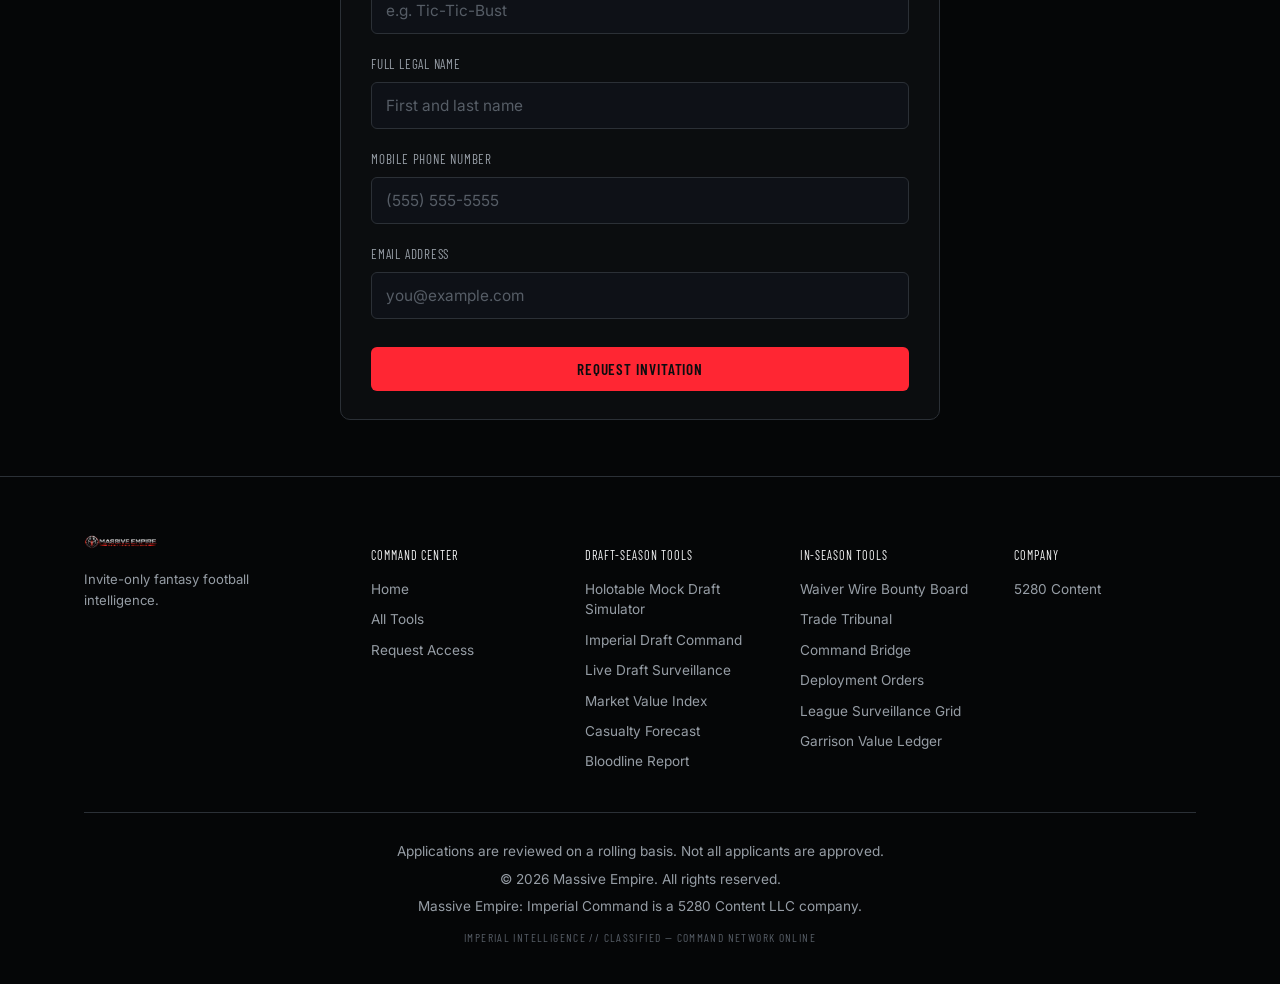
==== commit 53aaf798: "Move flagship feature content to Draft Command page, compact homepage" ====
--- a/index.html
+++ b/index.html
@@ -5,8 +5,11 @@
 <meta name="viewport" content="width=device-width, initial-scale=1.0" />
 <title>Massive Empire — Fantasy Football Intelligence</title>
 <meta name="description" content="An invite-only fantasy football intelligence platform. Imperial Draft Command and eleven other tactical tools built to win your league." />
+<link rel="icon" href="favicon.ico" sizes="any" />
+<link rel="icon" type="image/png" sizes="16x16" href="assets/img/brand/favicon-16.png" />
 <link rel="icon" type="image/png" sizes="32x32" href="assets/img/brand/favicon-32.png" />
 <link rel="icon" type="image/png" sizes="192x192" href="assets/img/brand/favicon-192.png" />
+<link rel="shortcut icon" href="favicon.ico" />
 <link rel="apple-touch-icon" href="assets/img/brand/favicon-192.png" />
 <link rel="preconnect" href="https://fonts.googleapis.com">
 <link rel="preconnect" href="https://fonts.gstatic.com" crossorigin>
@@ -26,8 +29,20 @@
     </div>
   </div>
 
+  <section class="block tight demo-section">
+    <div class="container">
+      <div class="section-head">
+        <p class="kicker">Live Preview</p>
+        <h2 class="section-title">See Imperial Draft Command in action.</h2>
+        <p class="section-sub">A look inside the flagship system on live draft day &mdash; Command Score, Survival Odds, and the Intelligence Edge, all working the room in real time.</p>
+      </div>
+      <a class="demo-frame" href="#invite" aria-label="Request access &mdash; see Imperial Draft Command in action">
+        <img src="assets/img/marketing/draft-command-preview.jpg" alt="Imperial Draft Command interface showing a live draft with Command Score, Survival Odds, and Intelligence Edge panels" loading="lazy" />
+      </a>
+    </div>
+  </section>
+
   <header class="hero container">
-    <img class="hero-emblem" src="assets/img/brand/emblem.png" alt="" />
     <div class="chip" style="margin-bottom:22px;"><span class="dot"></span> Command Network Online</div>
     <h1 class="headline">Take Command of Your Draft.</h1>
     <p class="lede">An invite-only intelligence platform built to analyze your league, anticipate the board, and tell you when to act.</p>
@@ -37,19 +52,6 @@
     </div>
   </header>
 
-  <section class="block tight demo-section">
-    <div class="container">
-      <div class="section-head">
-        <p class="kicker">Live Preview</p>
-        <h2 class="section-title">See Imperial Draft Command in action.</h2>
-        <p class="section-sub">A look inside the flagship system on live draft day &mdash; Command Score, Survival Odds, and the Intelligence Edge, all working the room in real time.</p>
-      </div>
-      <div class="demo-frame">
-        <img src="assets/img/marketing/draft-command-preview.jpg" alt="Imperial Draft Command interface showing a live draft with Command Score, Survival Odds, and Intelligence Edge panels" loading="lazy" />
-      </div>
-    </div>
-  </section>
-
   <section class="block tight" id="tools">
     <div class="container">
       <div class="section-head">
@@ -157,94 +159,6 @@
         </a>
 
       </div>
-    </div>
-  </section>
-
-  <section class="block">
-    <div class="container">
-      <div class="card lede-block" style="margin:0 auto; max-width:760px;">
-        <p class="kicker">Flagship Feature</p>
-        <h2 class="section-title" style="font-size:clamp(1.5rem,3vw,2rem);">Stop ranking players. Start commanding your draft.</h2>
-        <p class="section-sub" style="margin-bottom:14px;">A ranking sheet tells you who's good. Imperial Draft Command tells you who to take.</p>
-        <div class="scenario">
-          <p>You're on the clock. Four solid names are staring back at you. One grades out higher on paper. Another solves a real hole on your roster. The position is thinning fast, and your next turn is eighteen picks away.</p>
-          <p class="q">Do you lock in the top name &mdash; or can it wait?</p>
-          <p>That's the exact call Imperial Draft Command was built to make for you.</p>
-        </div>
-      </div>
-    </div>
-  </section>
-
-  <section class="block tight">
-    <div class="container">
-      <div class="card">
-        <h2 class="section-title" style="font-size:1.6rem;">Five names. One command.</h2>
-        <p class="section-sub">When the clock is running, you don't need another browser tab full of spreadsheets. Imperial Draft Command hands you five live options for this exact pick, led by a single <strong style="color:var(--text);">Command Pick</strong>.</p>
-        <div class="odds-row">
-          <div class="odds-card act">
-            <div class="pct">15%</div>
-            <div class="odds-label">Take Him Now</div>
-            <div class="odds-desc">He is not coming back around.</div>
-          </div>
-          <div class="odds-card gamble">
-            <div class="pct">50%</div>
-            <div class="odds-label">A Real Gamble</div>
-            <div class="odds-desc">You might get lucky. You might not.</div>
-          </div>
-          <div class="odds-card wait">
-            <div class="pct">85%</div>
-            <div class="odds-label">Safe To Wait</div>
-            <div class="odds-desc">Better value is likely still ahead.</div>
-          </div>
-        </div>
-        <p class="section-sub" style="margin-top:20px;">Every pick in the room changes the math &mdash; so Imperial Draft Command recalculates the instant a selection is made, yours or anyone else's.</p>
-      </div>
-    </div>
-  </section>
-
-  <section class="block tight">
-    <div class="container">
-      <div class="card">
-        <h2 class="section-title" style="font-size:1.6rem;">The pick you skip matters as much as the one you make.</h2>
-        <div class="compare-row">
-          <div class="compare-card">
-            <div class="pos">RB</div>
-            <div class="score">Command Score 93</div>
-            <div class="chance">14% chance he's still there next round</div>
-          </div>
-          <div class="compare-card">
-            <div class="pos">WR</div>
-            <div class="score">Command Score 91</div>
-            <div class="chance">78% chance he's still there next round</div>
-          </div>
-        </div>
-        <p class="section-sub" style="margin-top:16px;">A plain ranking just tells you which one grades higher. Imperial Draft Command asks the question that actually decides drafts: who do you have to take now, and who can wait?</p>
-      </div>
-    </div>
-  </section>
-
-  <section class="block tight">
-    <div class="container">
-      <div class="card">
-        <h2 class="section-title" style="font-size:1.6rem;">Two modes. Your call.</h2>
-        <div class="mode-row">
-          <div class="mode-card">
-            <h3>Commander Mode</h3>
-            <p>Just your Command Pick, your Top 5, and a clear take-now-or-hold call for each. Make the pick. Let it recalculate. Repeat.</p>
-          </div>
-          <div class="mode-card">
-            <h3>Strategist Mode</h3>
-            <p>Open the full breakdown &mdash; value, market price, positional scarcity, roster fit, survival odds, and every alternative that almost made the cut.</p>
-          </div>
-        </div>
-      </div>
-    </div>
-  </section>
-
-  <section class="block tight center">
-    <div class="container">
-      <h2 class="section-title">Take command of your draft.</h2>
-      <p class="section-sub" style="font-style:italic;">Imperial Draft Command &mdash; know who to take, know when to wait.</p>
     </div>
   </section>
 
--- a/assets/css/style.css
+++ b/assets/css/style.css
@@ -156,15 +156,9 @@
 
 /* ---------- hero ---------- */
 .hero {
-  padding: 76px 0 64px;
+  padding: 52px 0 60px;
   text-align: center;
   position: relative;
-}
-.hero-emblem {
-  width: 96px;
-  margin: 0 auto 26px;
-  opacity: 0.95;
-  filter: drop-shadow(0 0 26px rgba(215,25,32,0.45));
 }
 .eyebrow {
   font-family: var(--font-display);
@@ -452,7 +446,9 @@
 }
 
 /* ---------- live preview / demo section ---------- */
+.demo-section { padding-top: 64px; }
 .demo-frame {
+  display: block;
   max-width: 1100px;
   margin: 0 auto;
   border-radius: 16px;
@@ -460,6 +456,13 @@
   border: 1px solid var(--border);
   box-shadow: 0 0 0 1px rgba(215,25,32,0.08), 0 30px 80px -30px rgba(0,0,0,0.7), 0 0 60px -20px rgba(215,25,32,0.25);
   background: var(--card);
+  text-decoration: none;
+  transition: box-shadow 0.2s ease, transform 0.2s ease, border-color 0.2s ease;
+}
+.demo-frame:hover {
+  border-color: rgba(215,25,32,0.4);
+  box-shadow: 0 0 0 1px rgba(215,25,32,0.2), 0 30px 80px -30px rgba(0,0,0,0.8), 0 0 70px -15px rgba(215,25,32,0.4);
+  transform: translateY(-2px);
 }
 .demo-frame img { display: block; width: 100%; height: auto; }
 
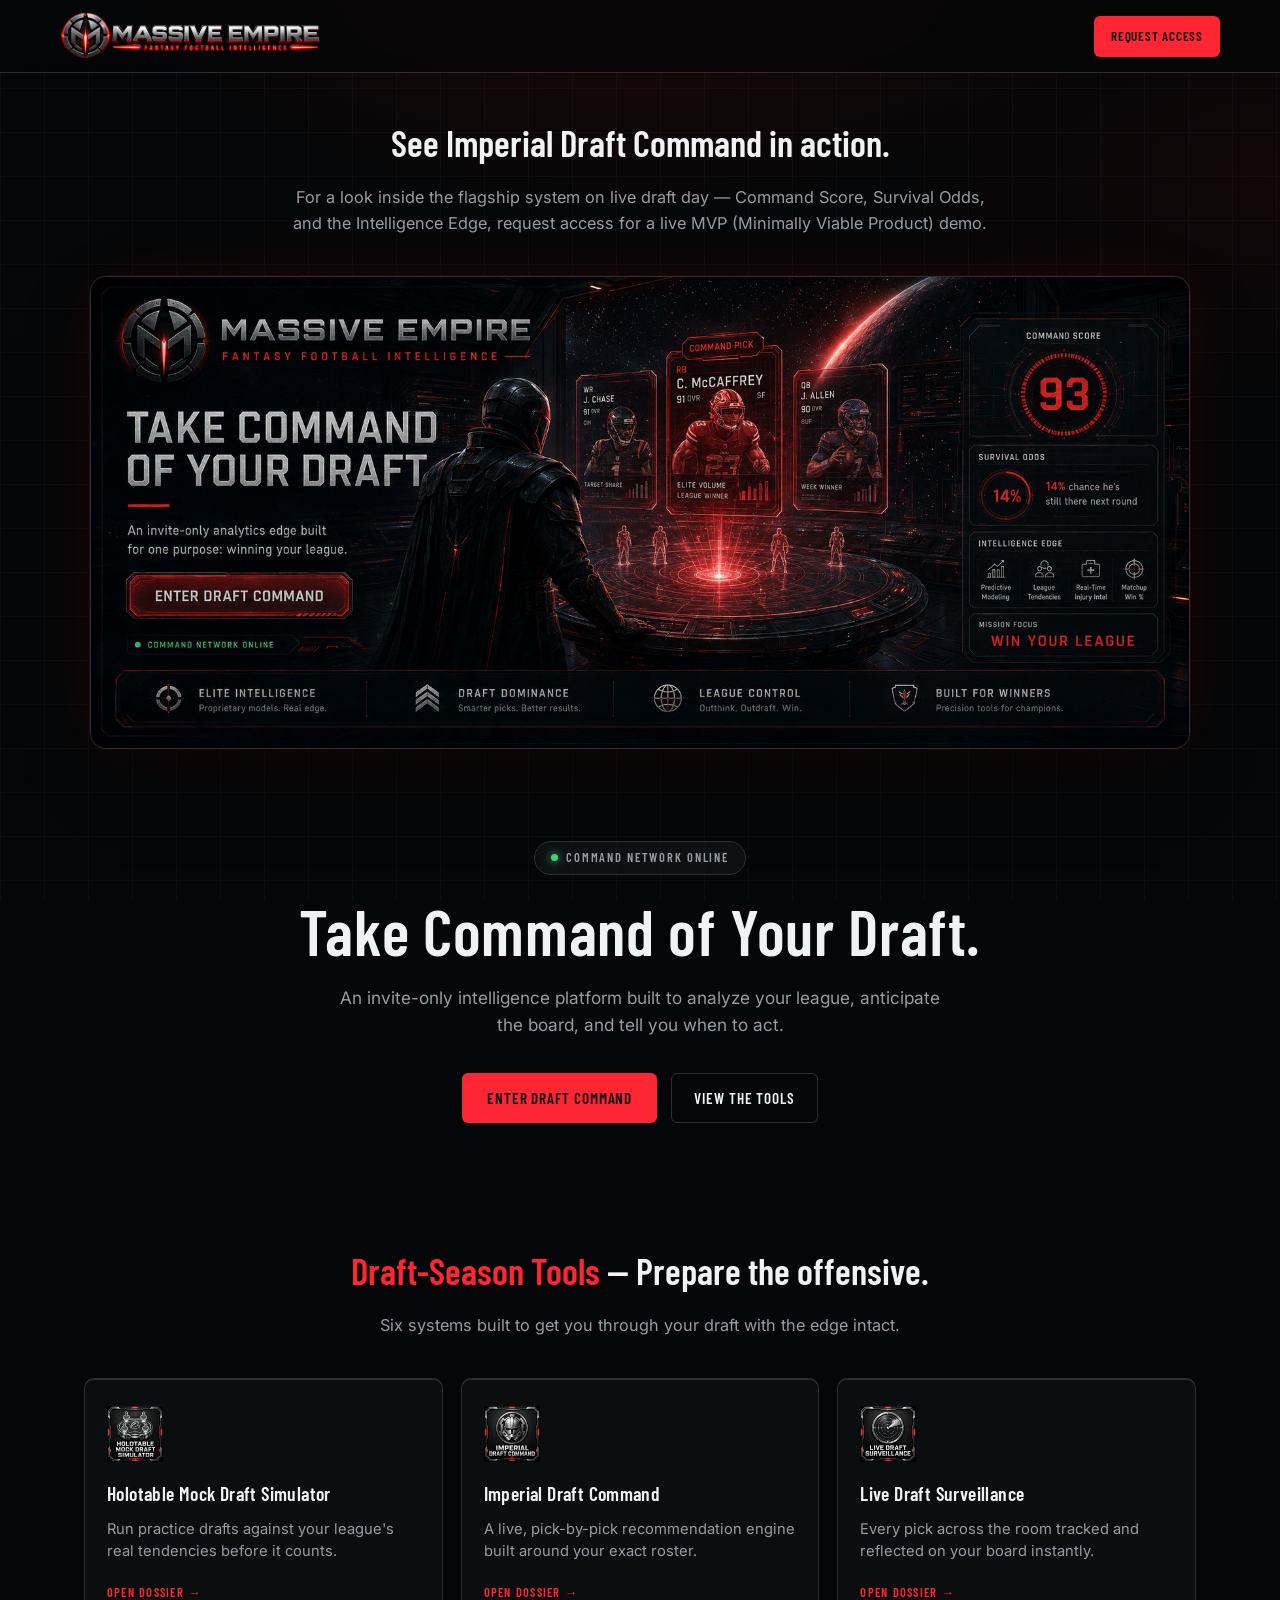
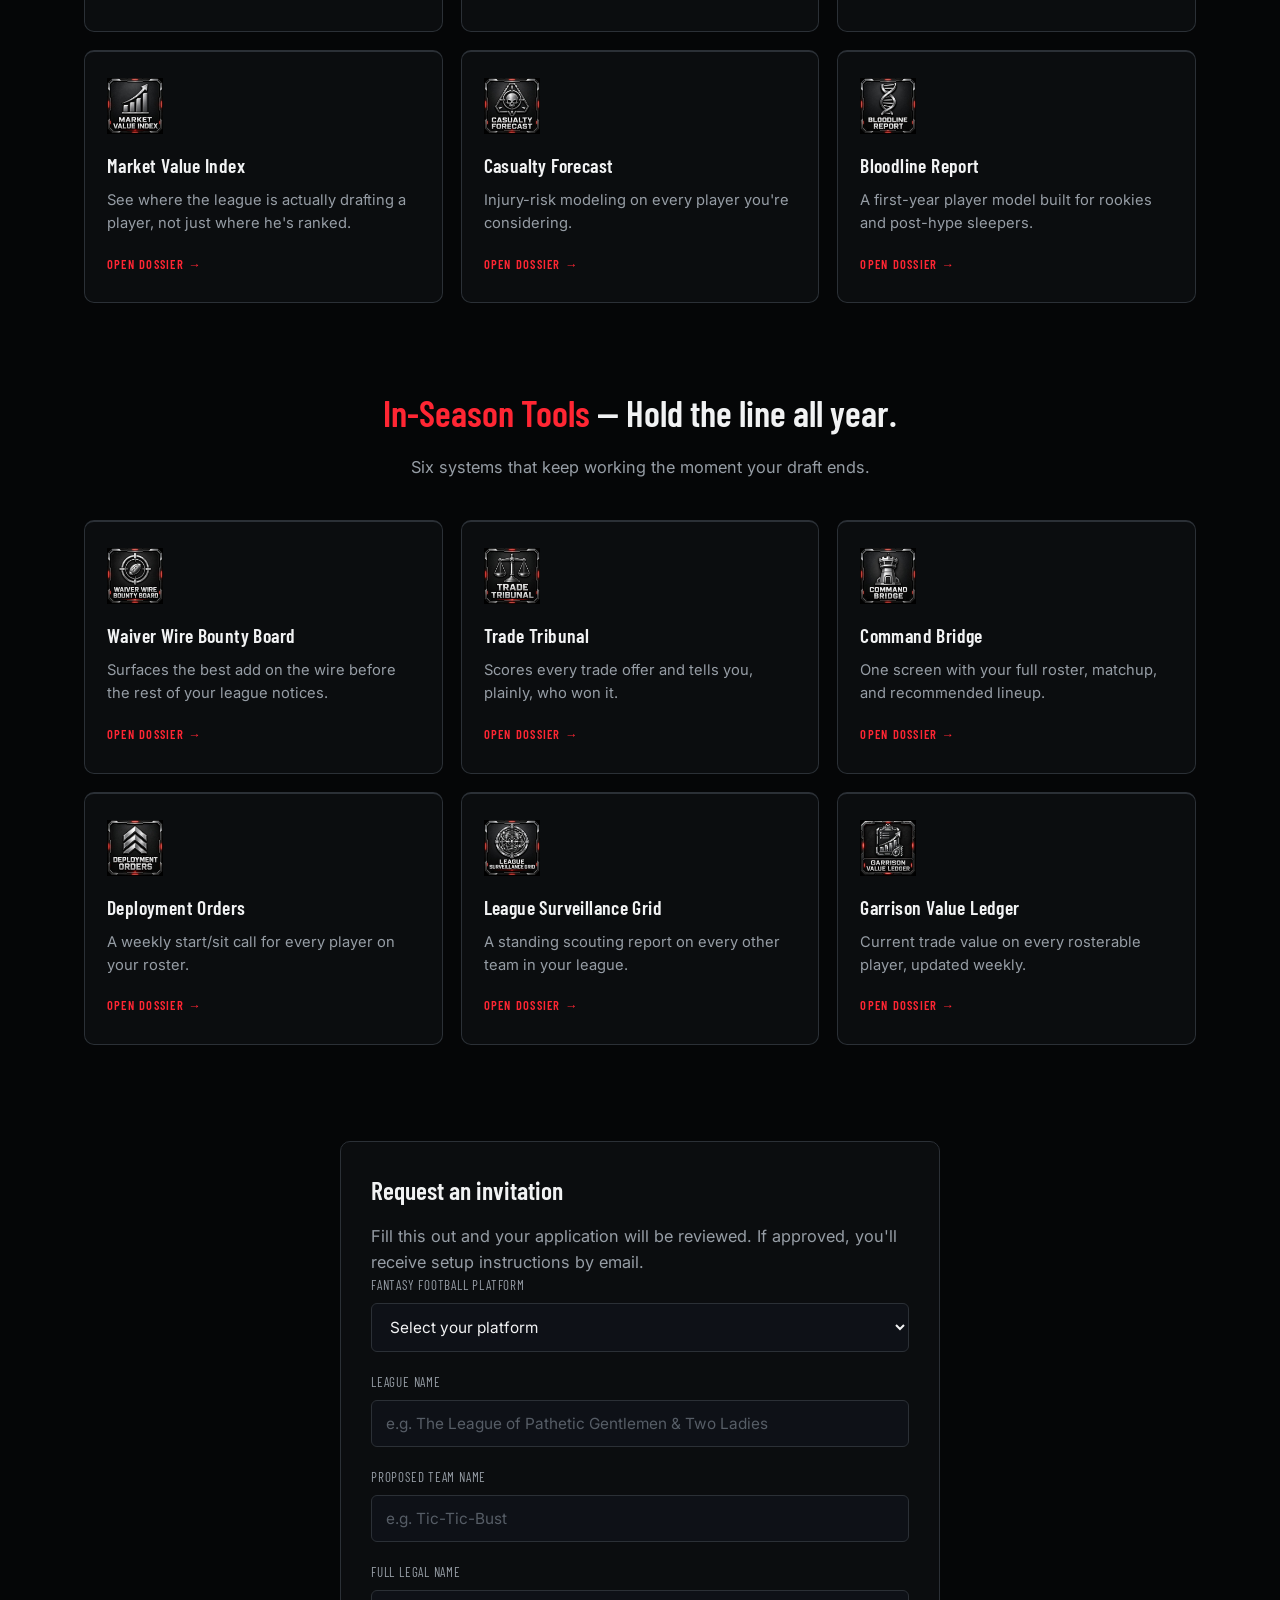
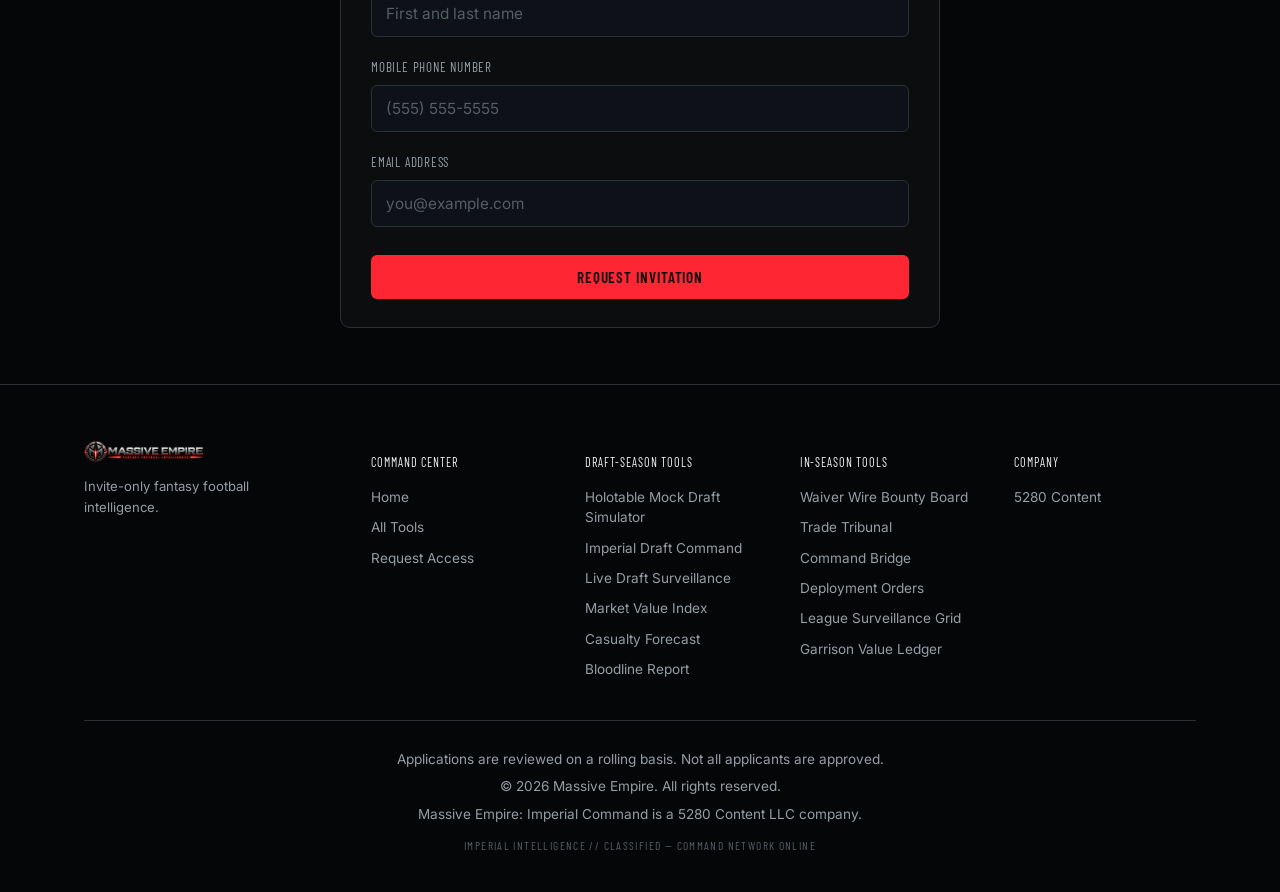
==== commit ba786deb: "Enlarge nav logo, update section copy and headings" ====
--- a/index.html
+++ b/index.html
@@ -32,9 +32,8 @@
   <section class="block tight demo-section">
     <div class="container">
       <div class="section-head">
-        <p class="kicker">Live Preview</p>
         <h2 class="section-title">See Imperial Draft Command in action.</h2>
-        <p class="section-sub">A look inside the flagship system on live draft day &mdash; Command Score, Survival Odds, and the Intelligence Edge, all working the room in real time.</p>
+        <p class="section-sub">For a look inside the flagship system on live draft day &mdash; Command Score, Survival Odds, and the Intelligence Edge, request access for a live MVP (Minimally Viable Product) demo.</p>
       </div>
       <a class="demo-frame" href="#invite" aria-label="Request access &mdash; see Imperial Draft Command in action">
         <img src="assets/img/marketing/draft-command-preview.jpg" alt="Imperial Draft Command interface showing a live draft with Command Score, Survival Odds, and Intelligence Edge panels" loading="lazy" />
@@ -55,8 +54,7 @@
   <section class="block tight" id="tools">
     <div class="container">
       <div class="section-head">
-        <p class="kicker">Draft-Season Tools</p>
-        <h2 class="section-title">Prepare the offensive.</h2>
+        <h2 class="section-title"><span class="accent">Draft-Season Tools</span> &mdash; Prepare the offensive.</h2>
         <p class="section-sub">Six systems built to get you through your draft with the edge intact.</p>
       </div>
       <div class="tool-grid">
@@ -110,8 +108,7 @@
   <section class="block tight">
     <div class="container">
       <div class="section-head">
-        <p class="kicker">In-Season Tools</p>
-        <h2 class="section-title">Hold the line all year.</h2>
+        <h2 class="section-title"><span class="accent">In-Season Tools</span> &mdash; Hold the line all year.</h2>
         <p class="section-sub">Six systems that keep working the moment your draft ends.</p>
       </div>
       <div class="tool-grid">
--- a/assets/css/style.css
+++ b/assets/css/style.css
@@ -103,10 +103,13 @@
   align-items: center;
   justify-content: space-between;
   gap: 16px;
-  padding: 14px 0;
+  padding: 12px 0;
 }
 .nav-brand { display: flex; align-items: center; }
-.nav-brand img { height: 34px; width: auto; }
+.nav-brand img { height: 48px; width: auto; }
+@media (max-width: 640px) {
+  .nav-brand img { height: 32px; }
+}
 .nav-links {
   display: flex;
   align-items: center;
@@ -211,6 +214,7 @@
   margin: 0 0 12px;
   color: var(--text);
 }
+h2.section-title .accent { color: var(--red-bright); }
 .section-sub { color: var(--text-dim); font-size: 1.02rem; margin: 0; }
 
 /* ---------- tool grid ---------- */
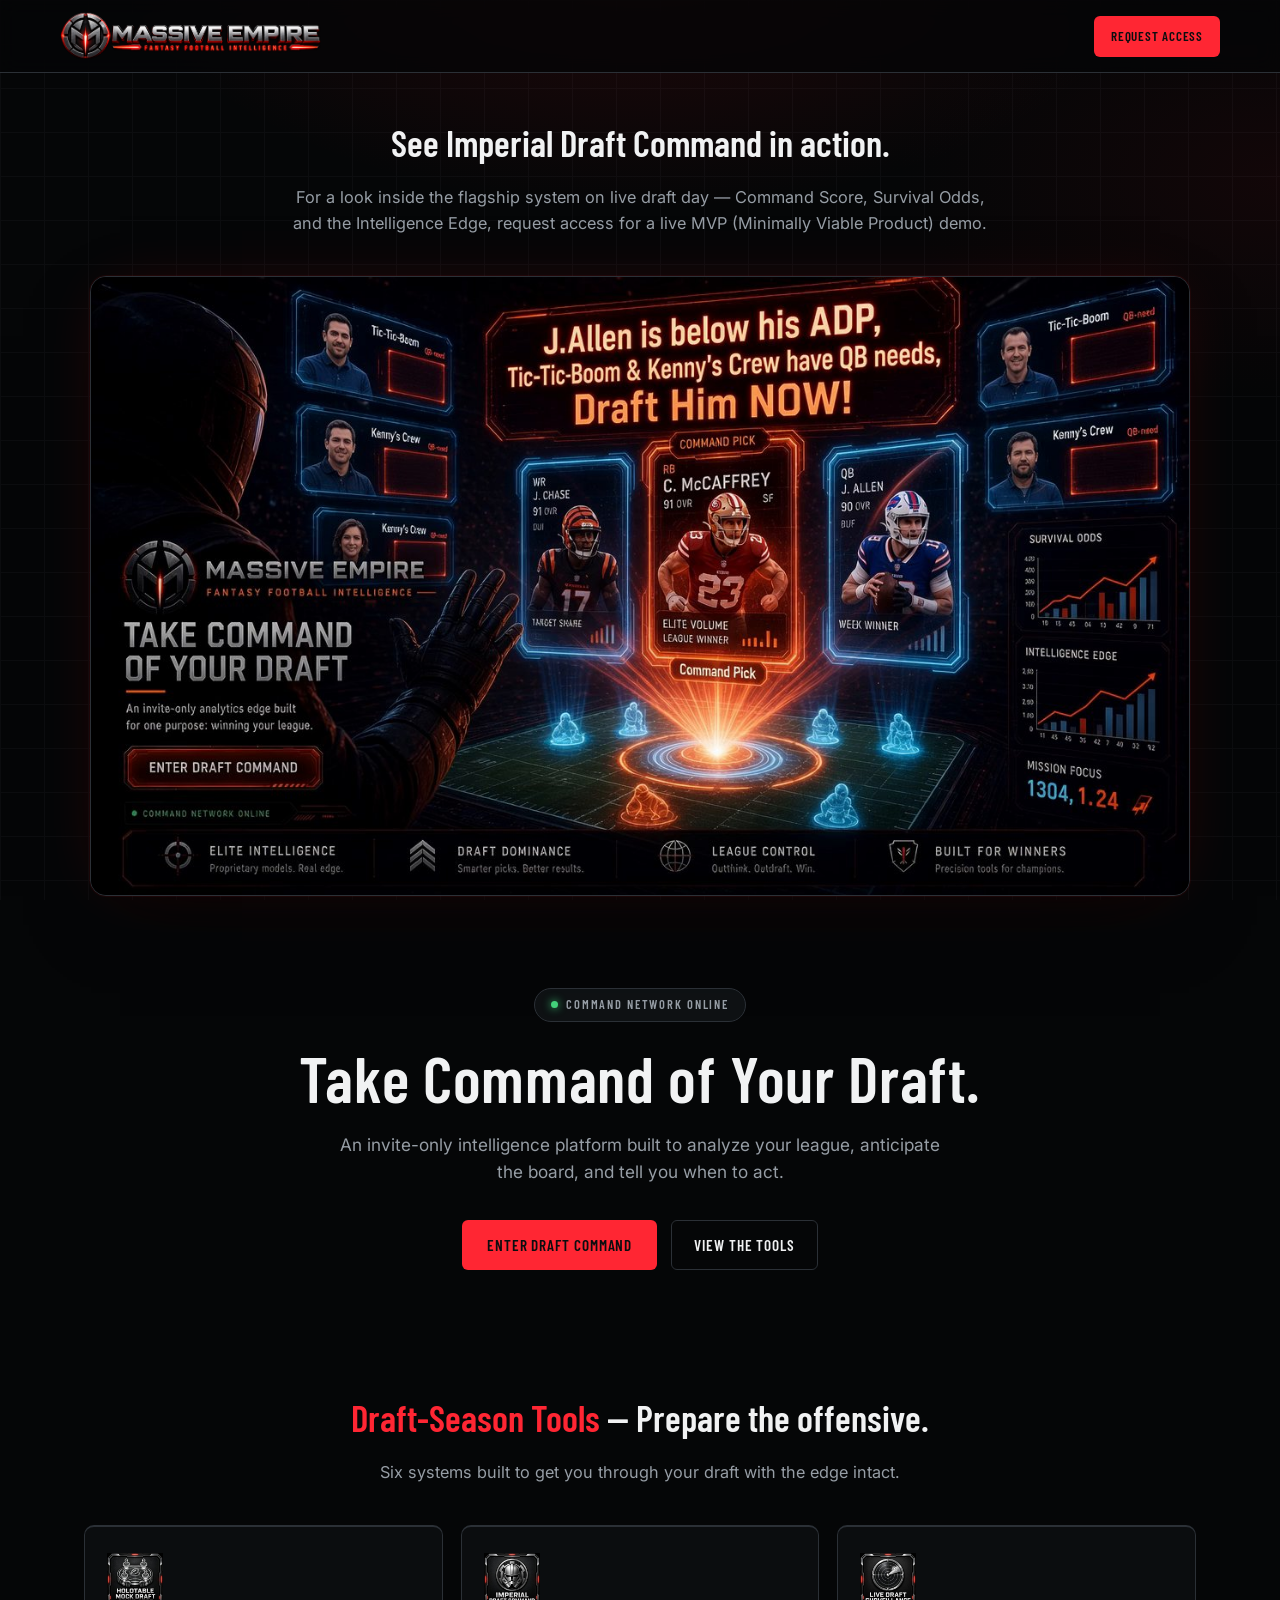
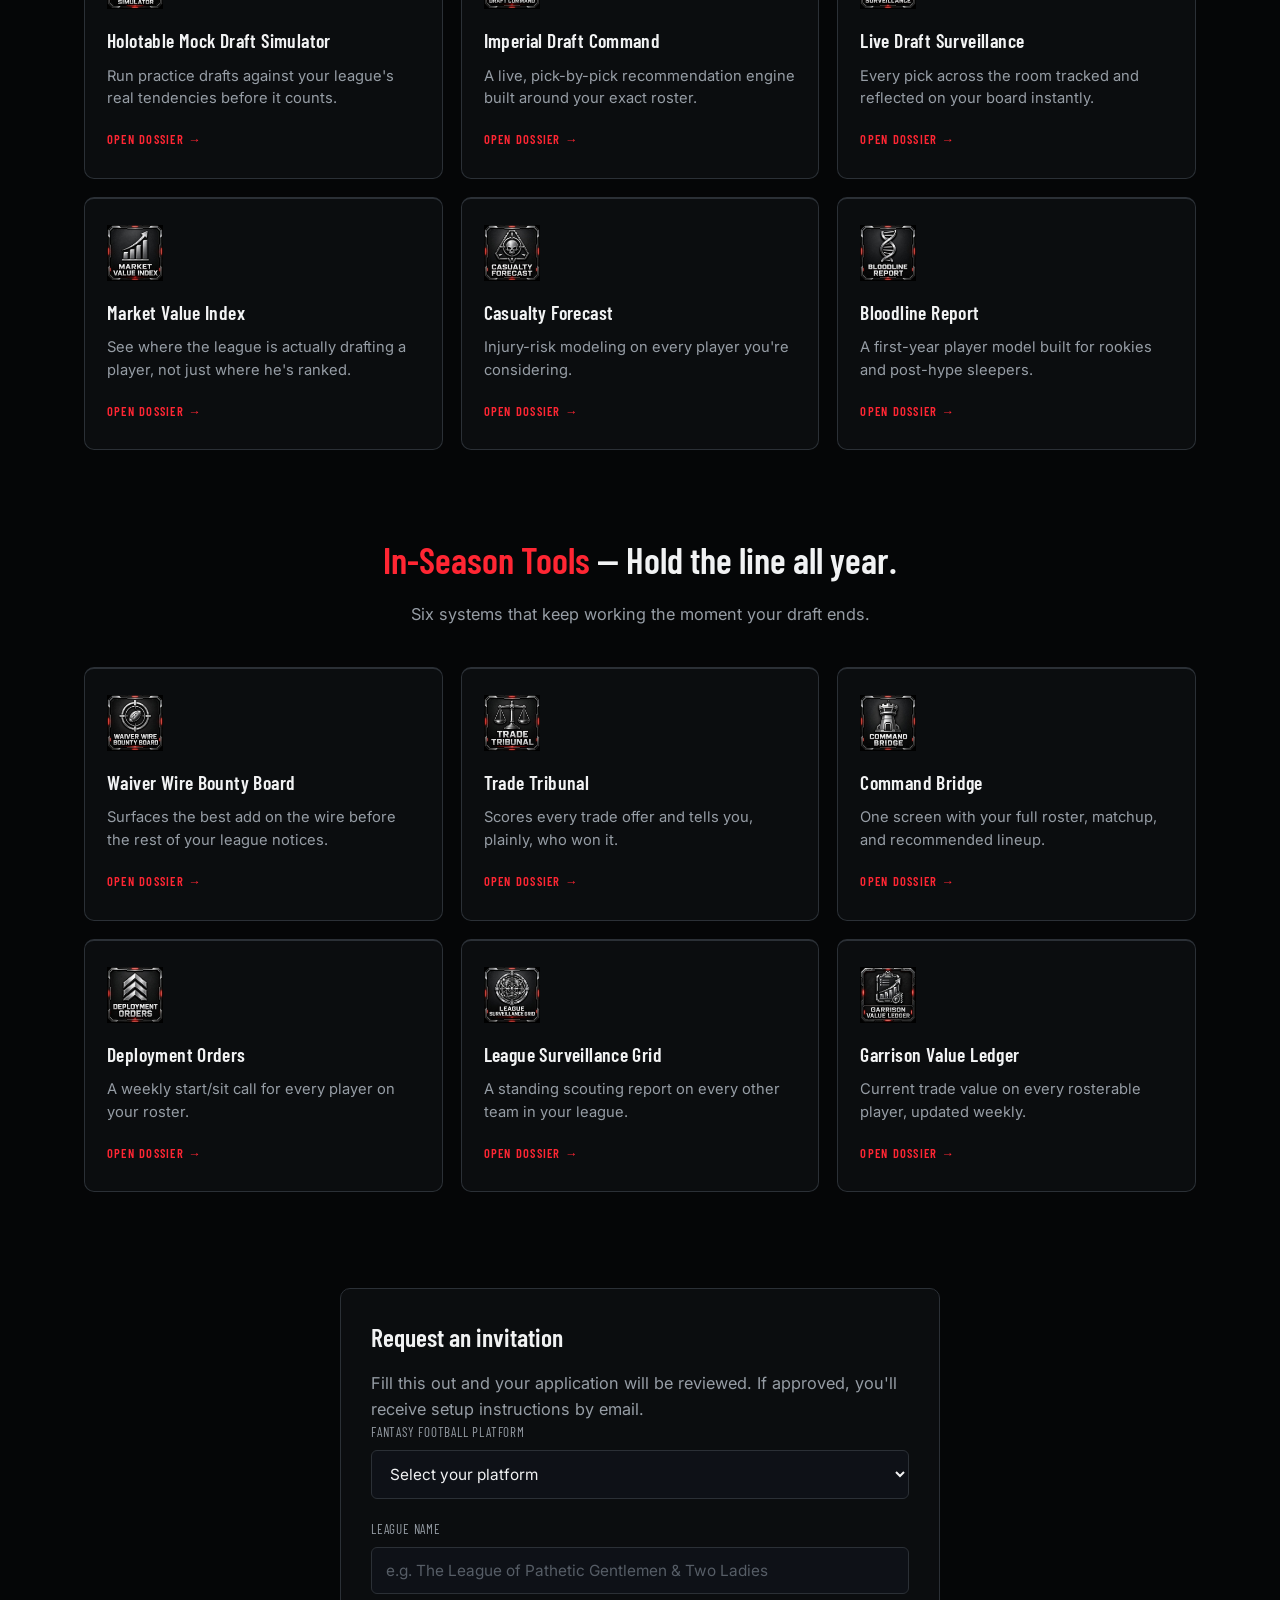
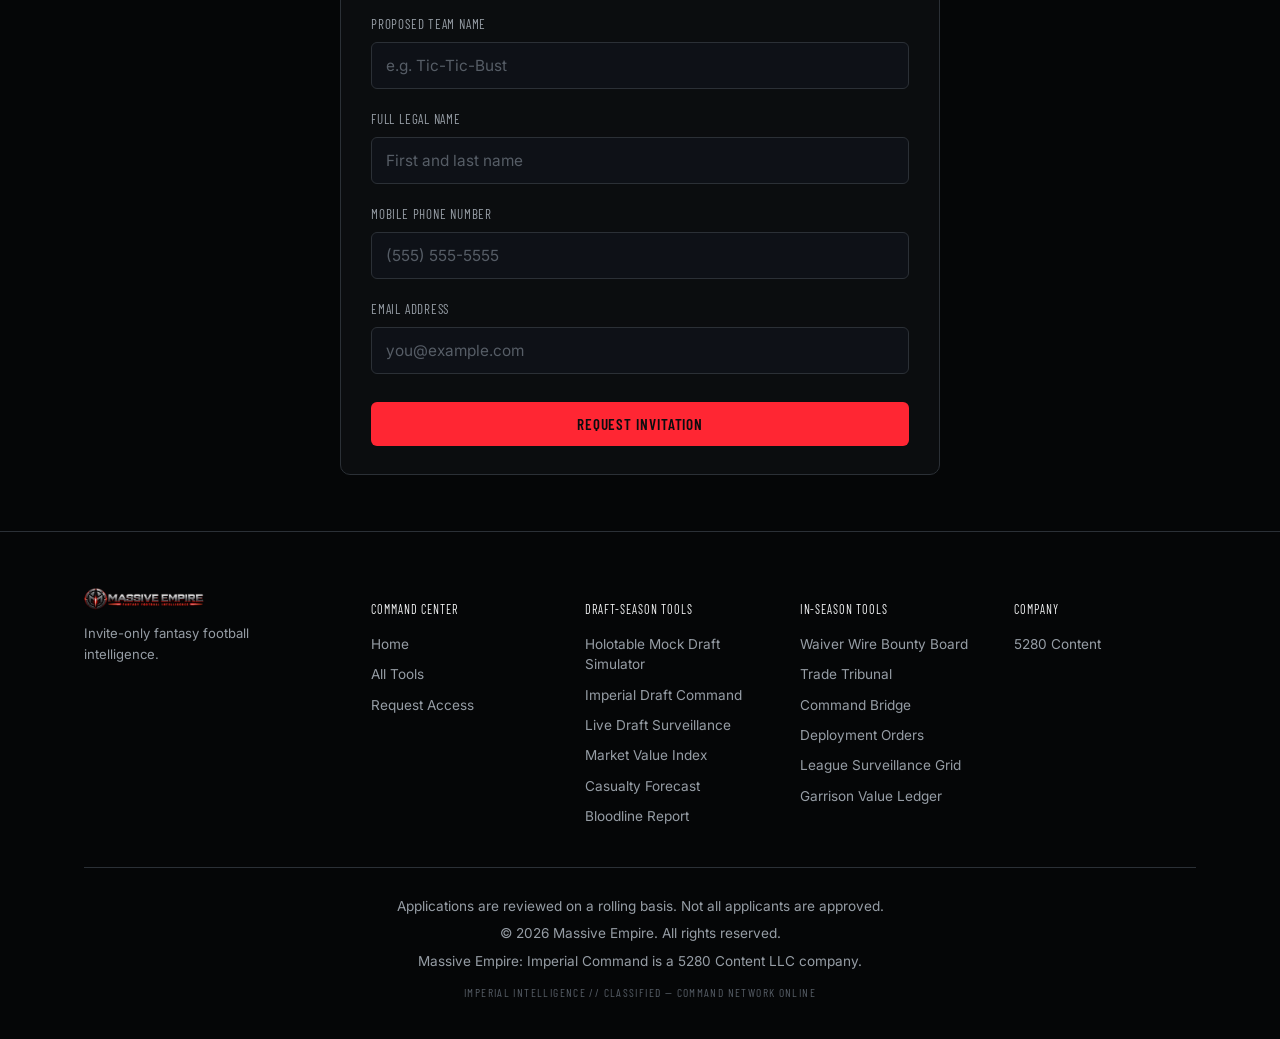
==== commit 29dc7db8: "Replace demo image with looping autoplay video" ====
--- a/index.html
+++ b/index.html
@@ -36,7 +36,9 @@
         <p class="section-sub">For a look inside the flagship system on live draft day &mdash; Command Score, Survival Odds, and the Intelligence Edge, request access for a live MVP (Minimally Viable Product) demo.</p>
       </div>
       <a class="demo-frame" href="#invite" aria-label="Request access &mdash; see Imperial Draft Command in action">
-        <img src="assets/img/marketing/draft-command-preview.jpg" alt="Imperial Draft Command interface showing a live draft with Command Score, Survival Odds, and Intelligence Edge panels" loading="lazy" />
+        <video autoplay muted loop playsinline preload="auto" poster="assets/img/marketing/draft-command-demo-poster.jpg">
+          <source src="assets/video/draft-command-demo.mp4" type="video/mp4" />
+        </video>
       </a>
     </div>
   </section>
--- a/assets/css/style.css
+++ b/assets/css/style.css
@@ -468,7 +468,7 @@
   box-shadow: 0 0 0 1px rgba(215,25,32,0.2), 0 30px 80px -30px rgba(0,0,0,0.8), 0 0 70px -15px rgba(215,25,32,0.4);
   transform: translateY(-2px);
 }
-.demo-frame img { display: block; width: 100%; height: auto; }
+.demo-frame img, .demo-frame video { display: block; width: 100%; height: auto; }
 
 /* utility */
 .center { text-align: center; }
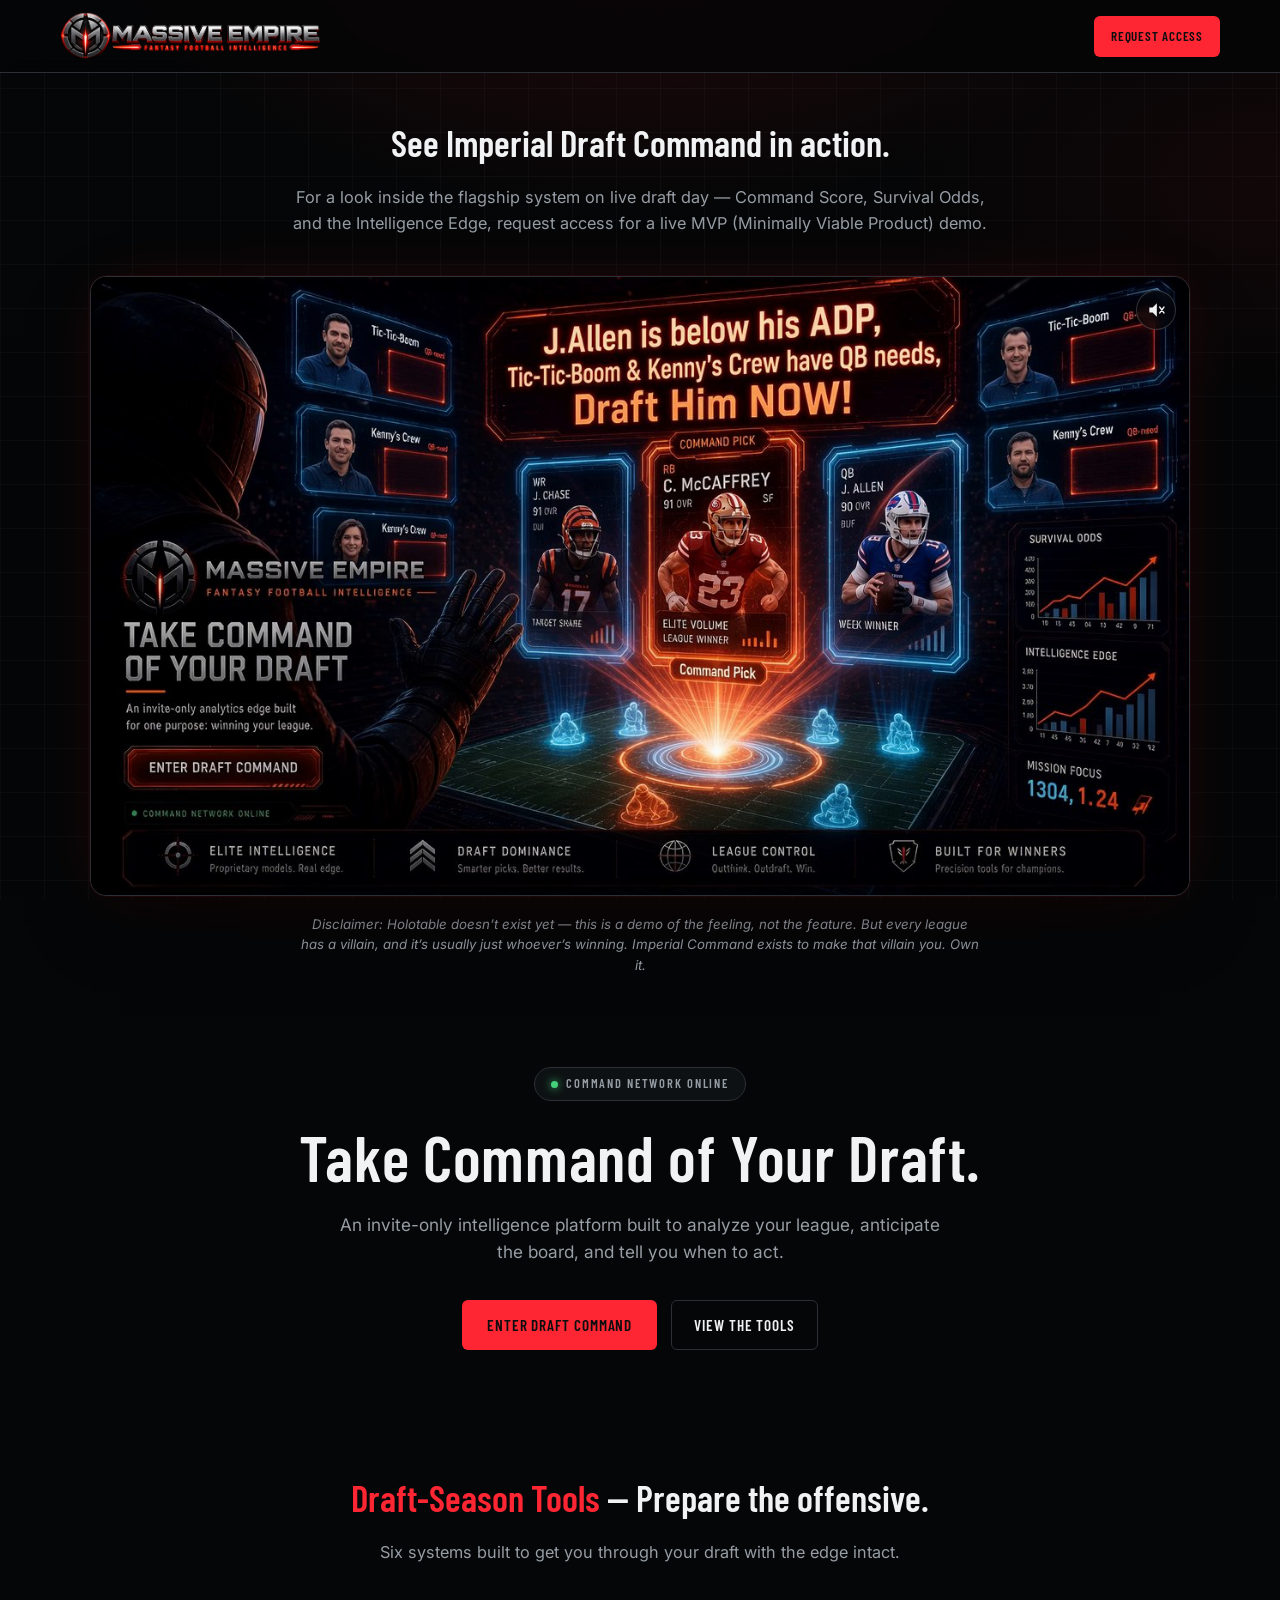
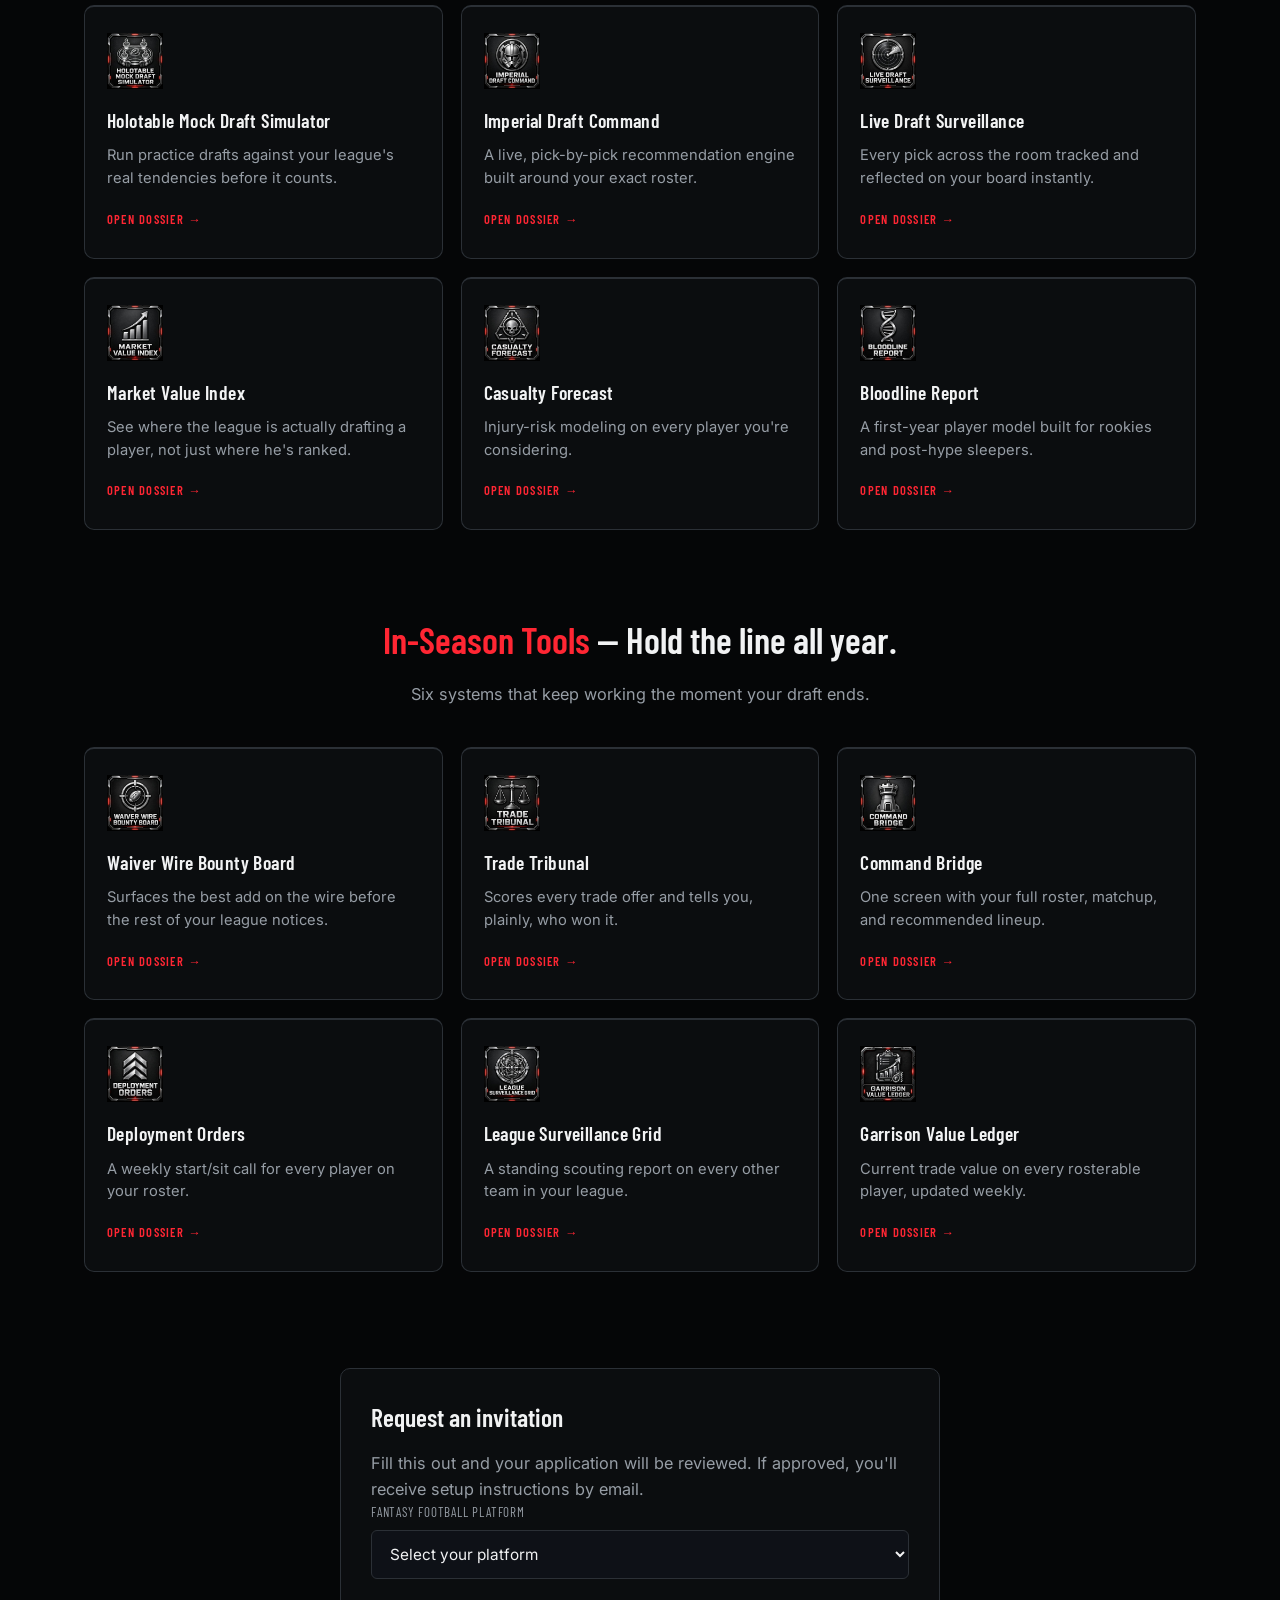
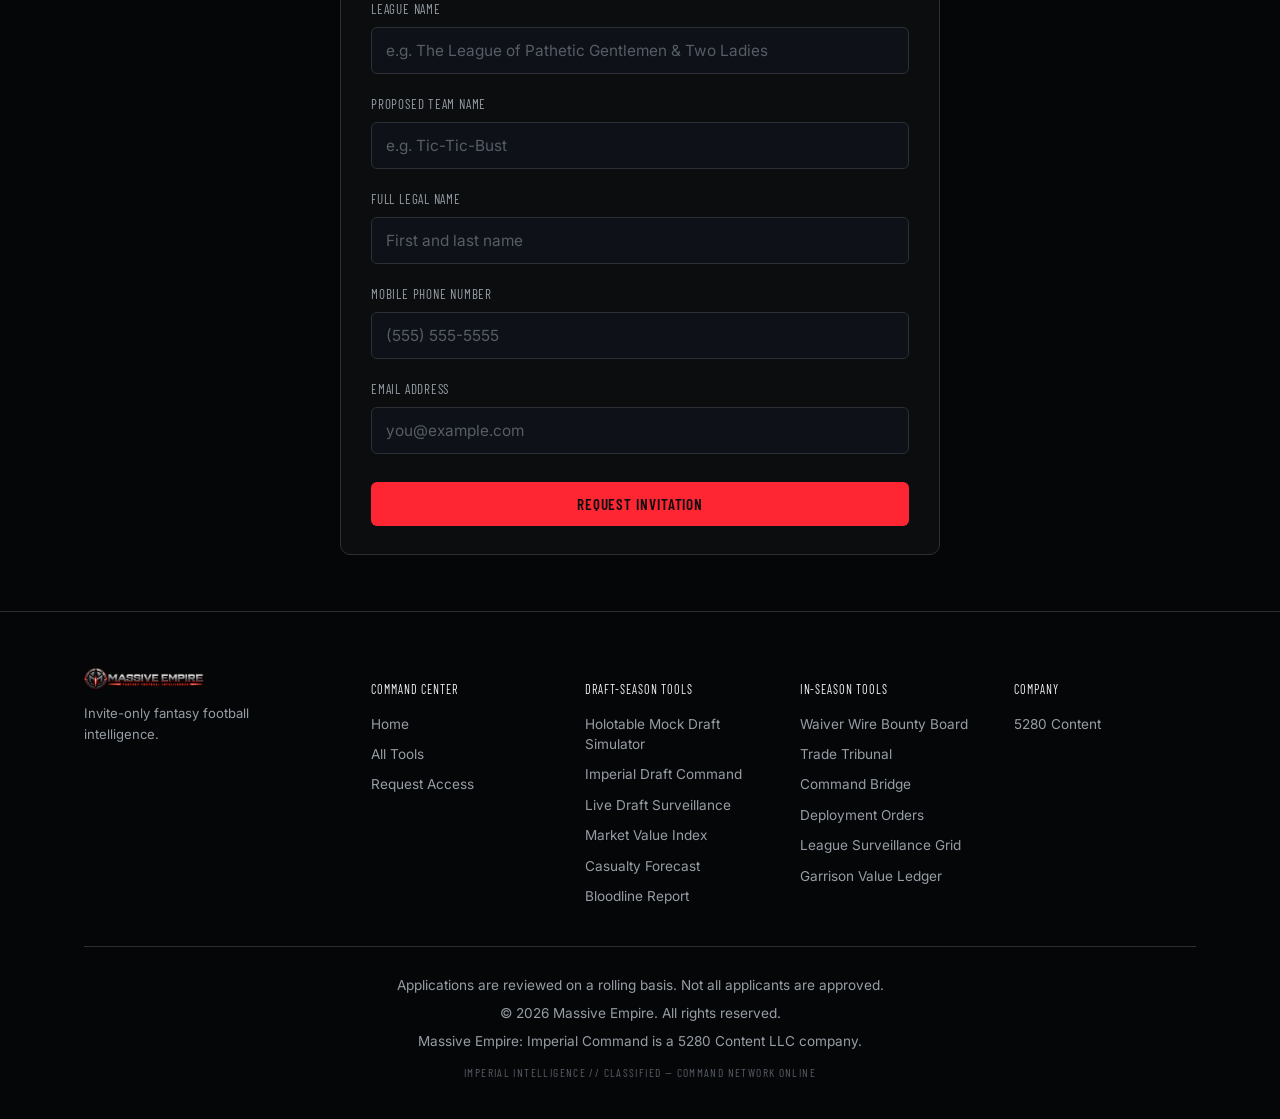
==== commit 4a0ea723: "Add background music toggle and villain disclaimer to demo section" ====
--- a/index.html
+++ b/index.html
@@ -35,11 +35,27 @@
         <h2 class="section-title">See Imperial Draft Command in action.</h2>
         <p class="section-sub">For a look inside the flagship system on live draft day &mdash; Command Score, Survival Odds, and the Intelligence Edge, request access for a live MVP (Minimally Viable Product) demo.</p>
       </div>
-      <a class="demo-frame" href="#invite" aria-label="Request access &mdash; see Imperial Draft Command in action">
-        <video autoplay muted loop playsinline preload="auto" poster="assets/img/marketing/draft-command-demo-poster.jpg">
-          <source src="assets/video/draft-command-demo.mp4" type="video/mp4" />
-        </video>
-      </a>
+      <div class="demo-wrap">
+        <a class="demo-frame" href="#invite" aria-label="Request access &mdash; see Imperial Draft Command in action">
+          <video autoplay muted loop playsinline preload="auto" poster="assets/img/marketing/draft-command-demo-poster.jpg">
+            <source src="assets/video/draft-command-demo.mp4" type="video/mp4" />
+          </video>
+        </a>
+        <button type="button" id="music-toggle" class="music-toggle" aria-pressed="false" aria-label="Play background music">
+          <svg class="icon-muted" viewBox="0 0 24 24" fill="none" aria-hidden="true">
+            <path d="M4 9v6h4l5 5V4L8 9H4z" fill="currentColor"/>
+            <path d="M16.5 8.5l5 7M21.5 8.5l-5 7" stroke="currentColor" stroke-width="1.8" stroke-linecap="round"/>
+          </svg>
+          <svg class="icon-playing" viewBox="0 0 24 24" fill="none" aria-hidden="true">
+            <path d="M4 9v6h4l5 5V4L8 9H4z" fill="currentColor"/>
+            <path d="M16.2 8.8a5 5 0 010 6.4M19 6.5a8.5 8.5 0 010 11" stroke="currentColor" stroke-width="1.8" stroke-linecap="round"/>
+          </svg>
+        </button>
+        <audio id="bg-music" loop preload="none">
+          <source src="assets/audio/dynasty-begins.mp3" type="audio/mpeg" />
+        </audio>
+      </div>
+      <p class="demo-disclaimer">Disclaimer: Holotable doesn&rsquo;t exist yet &mdash; this is a demo of the feeling, not the feature. But every league has a villain, and it&rsquo;s usually just whoever&rsquo;s winning. Imperial Command exists to make that villain you. Own it.</p>
     </div>
   </section>
 
@@ -260,5 +276,25 @@
   </div>
 
   <script src="assets/js/invite.js"></script>
+  <script>
+    (function () {
+      var btn = document.getElementById('music-toggle');
+      var audio = document.getElementById('bg-music');
+      if (!btn || !audio) return;
+      btn.addEventListener('click', function () {
+        if (audio.paused) {
+          audio.play().catch(function () {});
+          btn.classList.add('is-playing');
+          btn.setAttribute('aria-pressed', 'true');
+          btn.setAttribute('aria-label', 'Mute background music');
+        } else {
+          audio.pause();
+          btn.classList.remove('is-playing');
+          btn.setAttribute('aria-pressed', 'false');
+          btn.setAttribute('aria-label', 'Play background music');
+        }
+      });
+    })();
+  </script>
 </body>
 </html>
--- a/assets/css/style.css
+++ b/assets/css/style.css
@@ -451,10 +451,13 @@
 
 /* ---------- live preview / demo section ---------- */
 .demo-section { padding-top: 64px; }
+.demo-wrap {
+  position: relative;
+  max-width: 1100px;
+  margin: 0 auto;
+}
 .demo-frame {
   display: block;
-  max-width: 1100px;
-  margin: 0 auto;
   border-radius: 16px;
   overflow: hidden;
   border: 1px solid var(--border);
@@ -470,6 +473,41 @@
 }
 .demo-frame img, .demo-frame video { display: block; width: 100%; height: auto; }
 
+.music-toggle {
+  position: absolute;
+  top: 14px;
+  right: 14px;
+  z-index: 5;
+  width: 40px;
+  height: 40px;
+  display: flex;
+  align-items: center;
+  justify-content: center;
+  border-radius: 50%;
+  border: 1px solid rgba(255,255,255,0.18);
+  background: rgba(5,6,7,0.6);
+  backdrop-filter: blur(4px);
+  color: var(--text);
+  cursor: pointer;
+  transition: border-color 0.2s ease, background 0.2s ease, color 0.2s ease;
+}
+.music-toggle:hover { border-color: rgba(215,25,32,0.5); color: var(--red-bright); }
+.music-toggle svg { width: 20px; height: 20px; }
+.music-toggle .icon-playing { display: none; }
+.music-toggle.is-playing .icon-muted { display: none; }
+.music-toggle.is-playing .icon-playing { display: block; }
+.music-toggle.is-playing { border-color: rgba(215,25,32,0.5); color: var(--red-bright); }
+
+.demo-disclaimer {
+  max-width: 680px;
+  margin: 18px auto 0;
+  text-align: center;
+  font-size: 0.83rem;
+  line-height: 1.55;
+  color: var(--text-dim);
+  font-style: italic;
+}
+
 /* utility */
 .center { text-align: center; }
 .mt-lg { margin-top: 40px; }
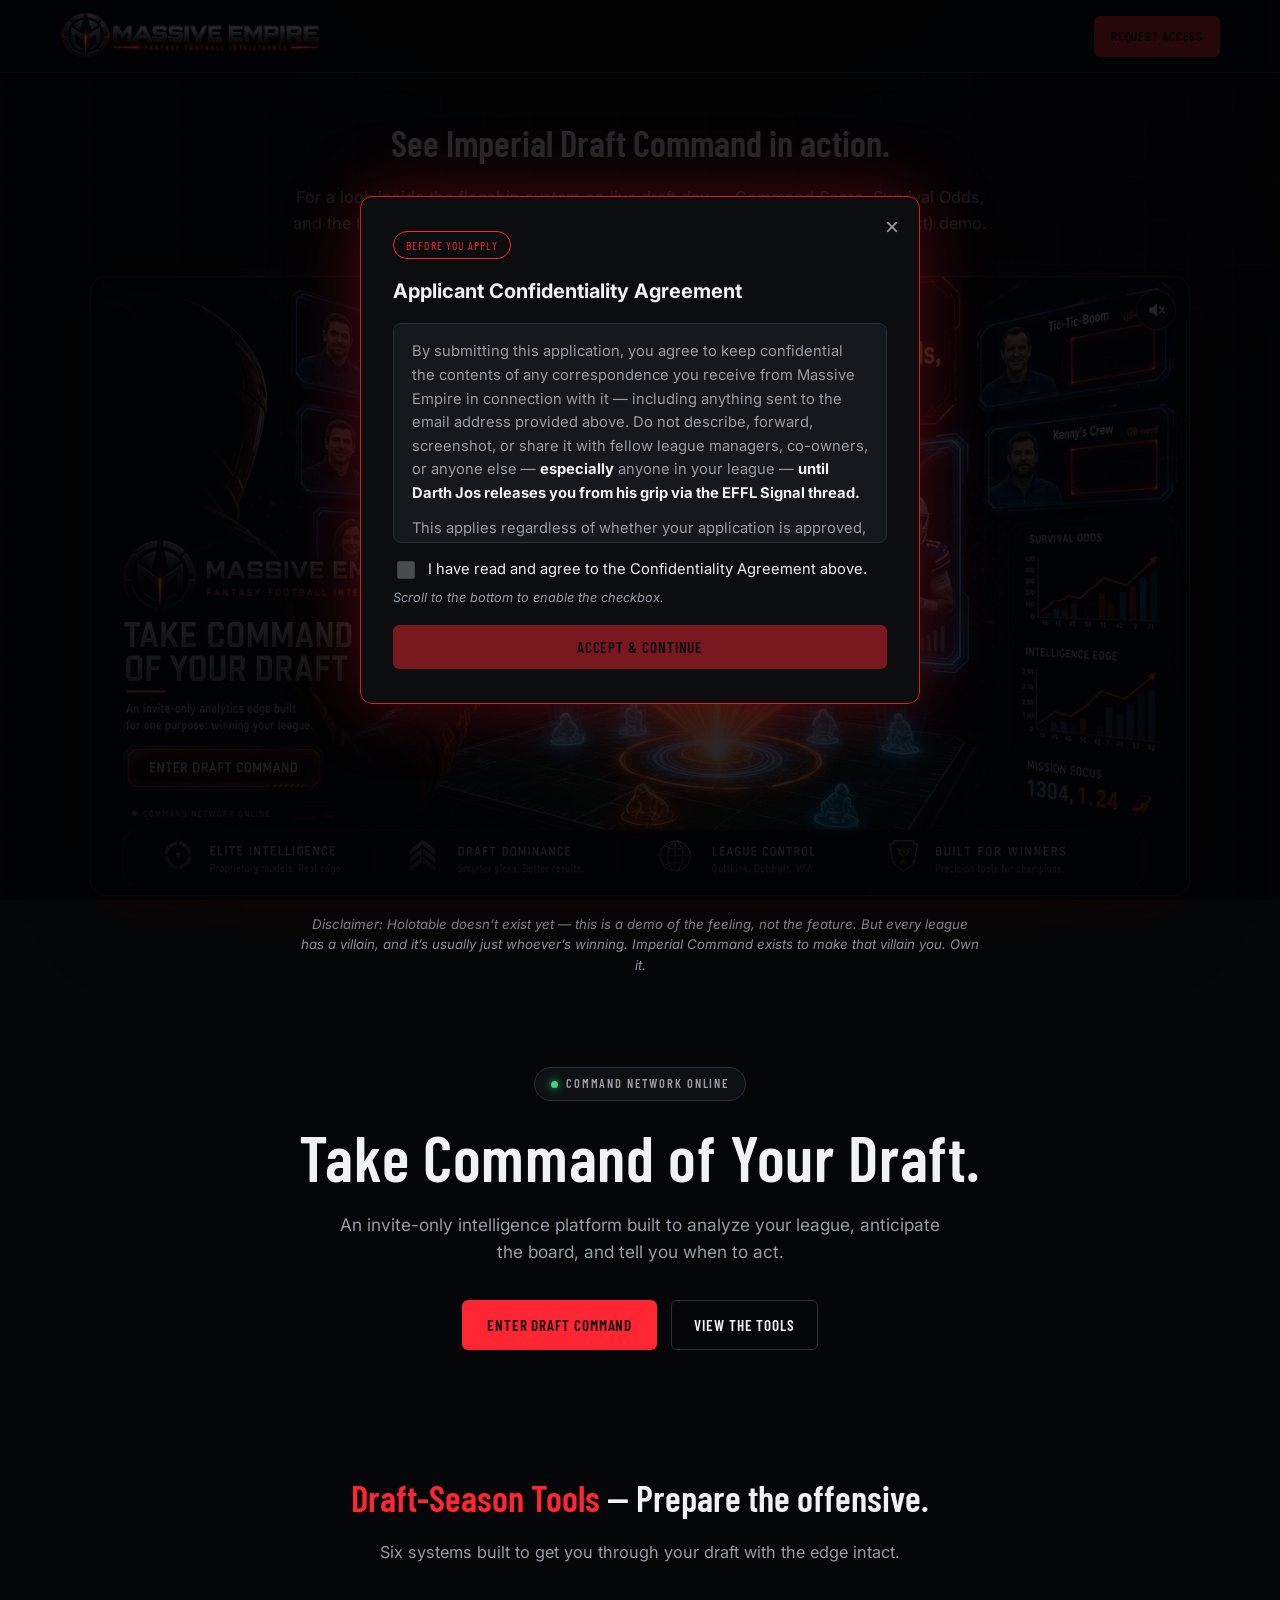
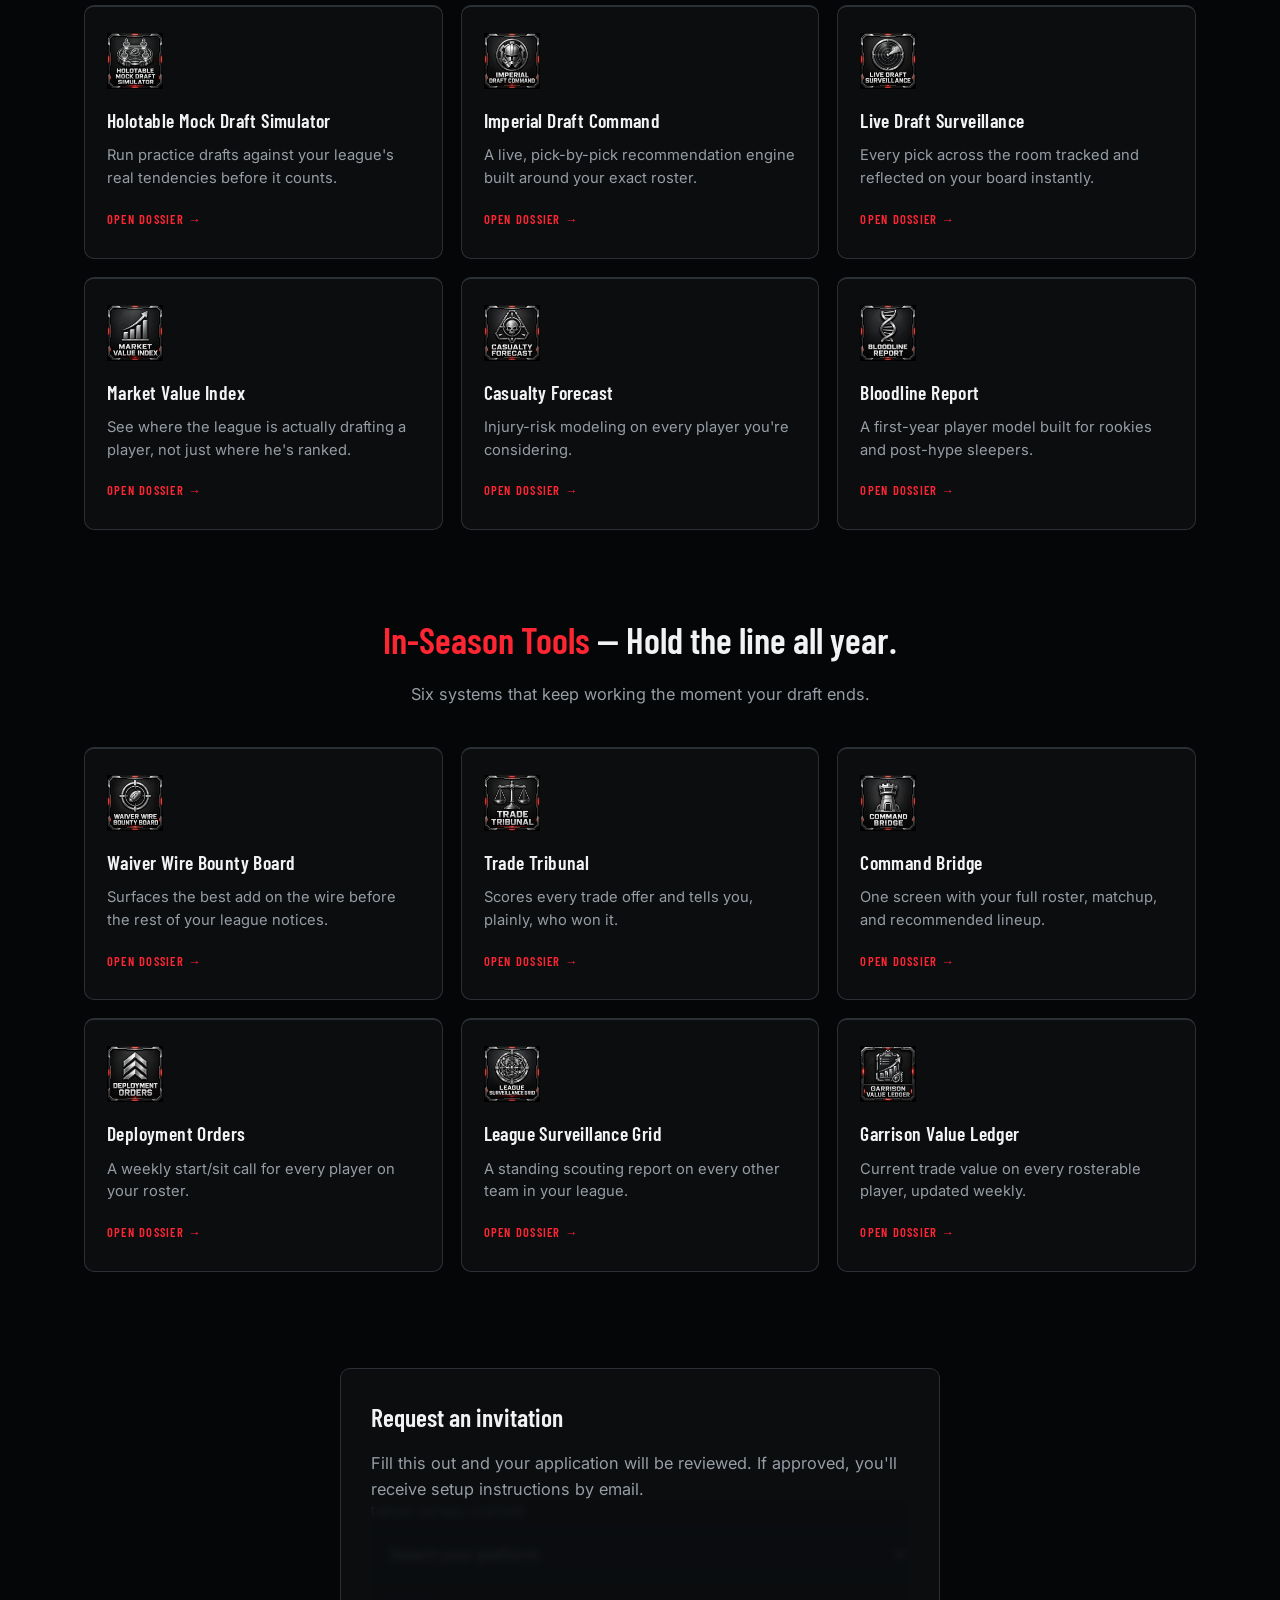
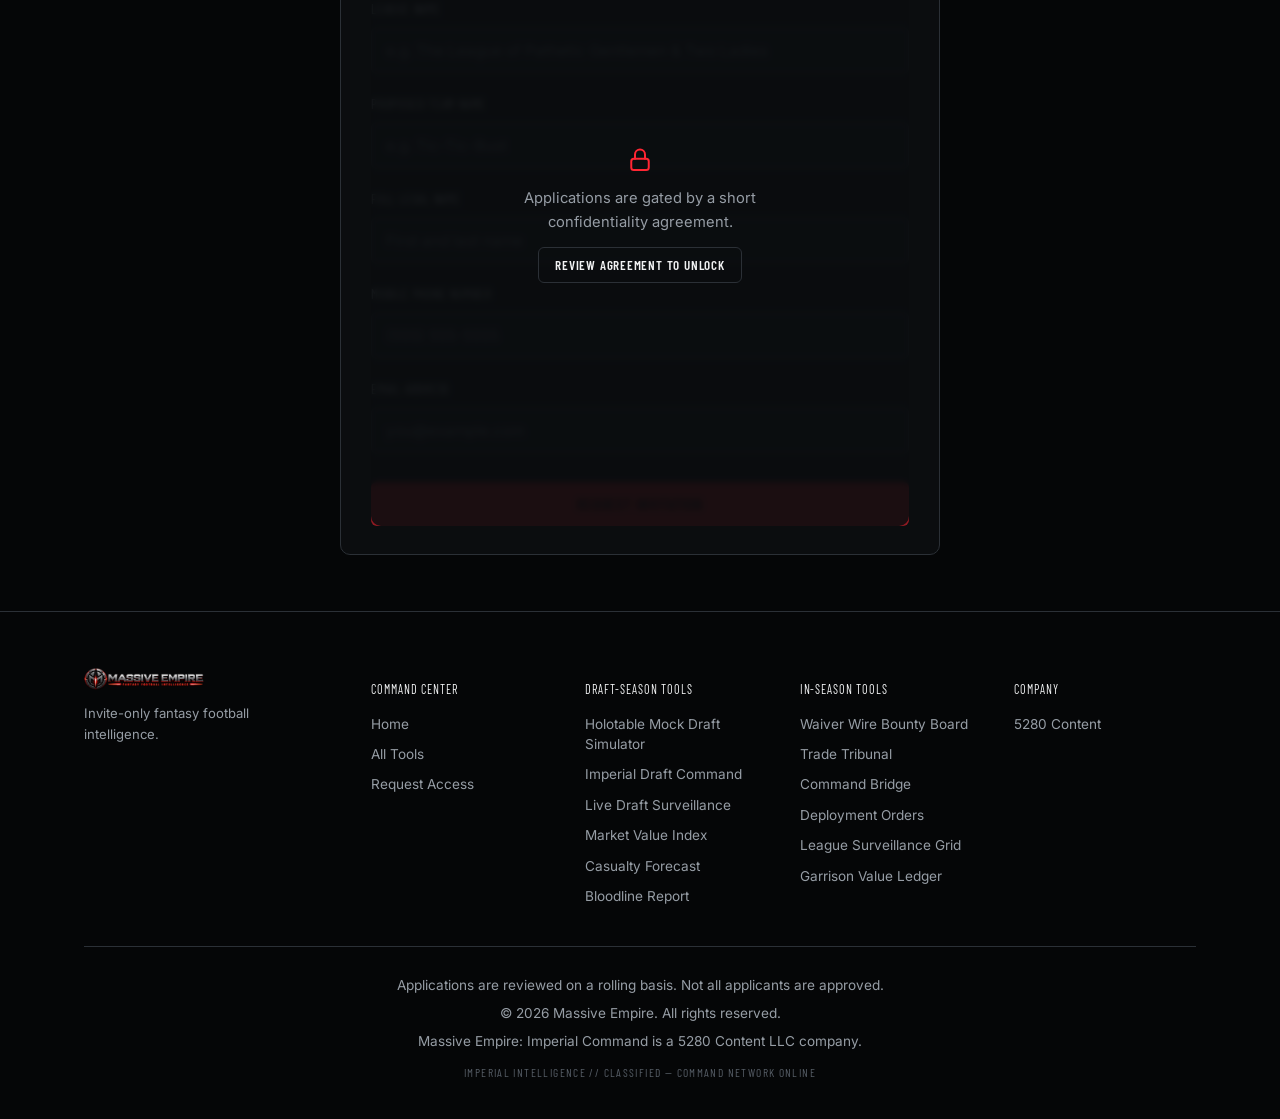
==== commit eb83e783: "Add confidentiality agreement gate to invite form" ====
--- a/index.html
+++ b/index.html
@@ -51,7 +51,7 @@
             <path d="M16.2 8.8a5 5 0 010 6.4M19 6.5a8.5 8.5 0 010 11" stroke="currentColor" stroke-width="1.8" stroke-linecap="round"/>
           </svg>
         </button>
-        <audio id="bg-music" loop preload="none">
+        <audio id="bg-music" loop preload="auto">
           <source src="assets/audio/dynasty-begins.mp3" type="audio/mpeg" />
         </audio>
       </div>
@@ -183,37 +183,48 @@
         <h2 class="section-title" style="font-size:1.6rem;">Request an invitation</h2>
         <p class="section-sub">Fill this out and your application will be reviewed. If approved, you'll receive setup instructions by email.</p>
 
-        <form id="invite-form">
-          <label for="platform">Fantasy football platform</label>
-          <select id="platform" name="platform" required>
-            <option value="" disabled selected>Select your platform</option>
-            <option>ESPN Fantasy Football</option>
-            <option>Yahoo Fantasy Sports</option>
-            <option>Sleeper</option>
-            <option>NFL.com Fantasy</option>
-            <option>CBS Sports Fantasy</option>
-            <option>Fleaflicker</option>
-            <option>Other</option>
-          </select>
-
-          <label for="leagueName">League name</label>
-          <input type="text" id="leagueName" name="leagueName" placeholder="e.g. The League of Pathetic Gentlemen &amp; Two Ladies" required />
-
-          <label for="teamName">Proposed team name</label>
-          <input type="text" id="teamName" name="teamName" placeholder="e.g. Tic-Tic-Bust" required />
-
-          <label for="legalName">Full legal name</label>
-          <input type="text" id="legalName" name="legalName" placeholder="First and last name" required />
-
-          <label for="phone">Mobile phone number</label>
-          <input type="tel" id="phone" name="phone" placeholder="(555) 555-5555" required />
-
-          <label for="email">Email address</label>
-          <input type="email" id="email" name="email" placeholder="you@example.com" required />
-
-          <button type="submit" id="submit-btn" class="btn btn-primary form-submit">Request Invitation</button>
-          <div class="status" id="status"></div>
-        </form>
+        <div class="invite-form-wrap">
+          <form id="invite-form">
+            <label for="platform">Fantasy football platform</label>
+            <select id="platform" name="platform" required disabled>
+              <option value="" disabled selected>Select your platform</option>
+              <option>ESPN Fantasy Football</option>
+              <option>Yahoo Fantasy Sports</option>
+              <option>Sleeper</option>
+              <option>NFL.com Fantasy</option>
+              <option>CBS Sports Fantasy</option>
+              <option>Fleaflicker</option>
+              <option>Other</option>
+            </select>
+
+            <label for="leagueName">League name</label>
+            <input type="text" id="leagueName" name="leagueName" placeholder="e.g. The League of Pathetic Gentlemen &amp; Two Ladies" required disabled />
+
+            <label for="teamName">Proposed team name</label>
+            <input type="text" id="teamName" name="teamName" placeholder="e.g. Tic-Tic-Bust" required disabled />
+
+            <label for="legalName">Full legal name</label>
+            <input type="text" id="legalName" name="legalName" placeholder="First and last name" required disabled />
+
+            <label for="phone">Mobile phone number</label>
+            <input type="tel" id="phone" name="phone" placeholder="(555) 555-5555" required disabled />
+
+            <label for="email">Email address</label>
+            <input type="email" id="email" name="email" placeholder="you@example.com" required disabled />
+
+            <button type="submit" id="submit-btn" class="btn btn-primary form-submit" disabled>Request Invitation</button>
+            <div class="status" id="status"></div>
+          </form>
+
+          <div class="form-lock-overlay" id="form-lock-overlay">
+            <svg viewBox="0 0 24 24" fill="none" aria-hidden="true" class="lock-icon">
+              <rect x="5" y="11" width="14" height="9" rx="2" stroke="currentColor" stroke-width="1.6"/>
+              <path d="M8 11V7.5a4 4 0 018 0V11" stroke="currentColor" stroke-width="1.6" stroke-linecap="round"/>
+            </svg>
+            <p>Applications are gated by a short confidentiality agreement.</p>
+            <button type="button" id="open-agreement-btn" class="btn btn-ghost btn-sm">Review Agreement to Unlock</button>
+          </div>
+        </div>
       </div>
     </div>
   </section>
@@ -275,25 +286,153 @@
     </div>
   </div>
 
+  <div class="modal-overlay" id="agreement-overlay">
+    <div class="agreement-box">
+      <button type="button" class="agreement-close" id="agreement-close-btn" aria-label="Close">&times;</button>
+      <span class="modal-badge">Before You Apply</span>
+      <h3 class="agreement-title">Applicant Confidentiality Agreement</h3>
+      <div class="agreement-scroll" id="agreement-scroll">
+        <p>By submitting this application, you agree to keep confidential the contents of any correspondence you receive from Massive Empire in connection with it &mdash; including anything sent to the email address provided above. Do not describe, forward, screenshot, or share it with fellow league managers, co-owners, or anyone else &mdash; <strong>especially</strong> anyone in your league &mdash; <strong>until Darth Jos releases you from his grip via the EFFL Signal thread.</strong></p>
+        <p>This applies regardless of whether your application is approved, denied, or delayed, and holds indefinitely from the date of submission until that release is granted.</p>
+        <p>This exists so that every applicant experiences their own correspondence firsthand, without it being spoiled by someone else first. Sharing it before release undermines that experience for them.</p>
+        <p>By checking the box below, you confirm you've read this Agreement and agree to its terms.</p>
+      </div>
+      <label class="agreement-check" id="agreement-check-label">
+        <input type="checkbox" id="agreement-checkbox" disabled />
+        <span>I have read and agree to the Confidentiality Agreement above.</span>
+      </label>
+      <p class="agreement-hint" id="agreement-hint">Scroll to the bottom to enable the checkbox.</p>
+      <button type="button" id="agreement-accept-btn" class="btn btn-primary" disabled>Accept &amp; Continue</button>
+    </div>
+  </div>
+
   <script src="assets/js/invite.js"></script>
   <script>
     (function () {
       var btn = document.getElementById('music-toggle');
       var audio = document.getElementById('bg-music');
       if (!btn || !audio) return;
-      btn.addEventListener('click', function () {
-        if (audio.paused) {
-          audio.play().catch(function () {});
+
+      function setButtonState(isPlaying) {
+        if (isPlaying) {
           btn.classList.add('is-playing');
           btn.setAttribute('aria-pressed', 'true');
           btn.setAttribute('aria-label', 'Mute background music');
         } else {
-          audio.pause();
           btn.classList.remove('is-playing');
           btn.setAttribute('aria-pressed', 'false');
           btn.setAttribute('aria-label', 'Play background music');
         }
+      }
+
+      function tryPlay() {
+        var p = audio.play();
+        if (p && typeof p.then === 'function') {
+          p.then(function () { setButtonState(true); }).catch(function () { setButtonState(false); });
+        }
+      }
+
+      btn.addEventListener('click', function () {
+        if (audio.paused) {
+          tryPlay();
+        } else {
+          audio.pause();
+          setButtonState(false);
+        }
       });
+
+      // Attempt to start the music automatically. Most browsers block unmuted
+      // autoplay until the visitor has interacted with the page, so this will
+      // silently fail there — the fallback below catches the visitor's first
+      // interaction anywhere on the page and starts the music then, without
+      // requiring them to find and click the mute button specifically.
+      tryPlay();
+
+      var unlockEvents = ['pointerdown', 'keydown', 'touchstart'];
+      function unlockOnFirstInteraction() {
+        if (audio.paused) tryPlay();
+        unlockEvents.forEach(function (evt) {
+          document.removeEventListener(evt, unlockOnFirstInteraction);
+        });
+      }
+      unlockEvents.forEach(function (evt) {
+        document.addEventListener(evt, unlockOnFirstInteraction, { once: true, passive: true });
+      });
+    })();
+  </script>
+  <script>
+    (function () {
+      var overlay = document.getElementById('agreement-overlay');
+      var scrollArea = document.getElementById('agreement-scroll');
+      var checkbox = document.getElementById('agreement-checkbox');
+      var hint = document.getElementById('agreement-hint');
+      var acceptBtn = document.getElementById('agreement-accept-btn');
+      var closeBtn = document.getElementById('agreement-close-btn');
+      var openBtn = document.getElementById('open-agreement-btn');
+      var lockOverlay = document.getElementById('form-lock-overlay');
+      var form = document.getElementById('invite-form');
+      if (!overlay || !form) return;
+
+      var formFields = form.querySelectorAll('input, select, button');
+
+      function openAgreement() {
+        overlay.classList.add('show');
+        // Re-check scroll position after the modal is actually visible and
+        // laid out — if the agreement fits without scrolling on this
+        // viewport, this unlocks the checkbox immediately instead of
+        // leaving it stuck disabled (measuring while display:none reports
+        // a height of 0, which is why this can't happen before .show).
+        requestAnimationFrame(function () {
+          checkScrollPosition();
+        });
+      }
+      function closeAgreement() {
+        overlay.classList.remove('show');
+      }
+      function checkScrollPosition() {
+        var atBottom = scrollArea.scrollTop + scrollArea.clientHeight >= scrollArea.scrollHeight - 8;
+        if (atBottom) {
+          checkbox.disabled = false;
+          hint.style.display = 'none';
+        }
+      }
+      function updateAcceptState() {
+        acceptBtn.disabled = !checkbox.checked;
+      }
+      function unlockForm() {
+        formFields.forEach(function (el) { el.disabled = false; });
+        lockOverlay.classList.add('is-unlocked');
+        closeAgreement();
+      }
+
+      openBtn.addEventListener('click', openAgreement);
+      closeBtn.addEventListener('click', closeAgreement);
+      overlay.addEventListener('click', function (e) {
+        if (e.target === overlay) closeAgreement();
+      });
+      scrollArea.addEventListener('scroll', checkScrollPosition);
+      checkbox.addEventListener('change', updateAcceptState);
+      acceptBtn.addEventListener('click', function () {
+        if (!checkbox.checked) return;
+        unlockForm();
+      });
+
+      // Auto-open the agreement the first time the invite section scrolls
+      // into view, so most applicants see it without having to notice the
+      // lock overlay first.
+      var inviteSection = document.getElementById('invite');
+      if (inviteSection && 'IntersectionObserver' in window) {
+        var opened = false;
+        var observer = new IntersectionObserver(function (entries) {
+          entries.forEach(function (entry) {
+            if (entry.isIntersecting && !opened && !checkbox.checked) {
+              opened = true;
+              openAgreement();
+            }
+          });
+        }, { threshold: 0.4 });
+        observer.observe(inviteSection);
+      }
     })();
   </script>
 </body>
--- a/assets/css/style.css
+++ b/assets/css/style.css
@@ -384,6 +384,90 @@
 @media (max-width: 560px) {
   .modal-box { flex-direction: column; max-width: 440px; }
   .modal-box .modal-image { flex: 0 0 180px; width: 100%; height: 180px; }
+}
+
+/* ---------- invite form lock + confidentiality agreement ---------- */
+.invite-form-wrap { position: relative; }
+.form-lock-overlay {
+  position: absolute;
+  inset: 0;
+  display: flex;
+  flex-direction: column;
+  align-items: center;
+  justify-content: center;
+  gap: 12px;
+  text-align: center;
+  padding: 24px;
+  background: rgba(11,13,15,0.88);
+  backdrop-filter: blur(3px);
+  border-radius: 10px;
+  z-index: 3;
+  transition: opacity 0.2s ease;
+}
+.form-lock-overlay.is-unlocked { display: none; }
+.form-lock-overlay .lock-icon { width: 30px; height: 30px; color: var(--red-bright); }
+.form-lock-overlay p { color: var(--text-dim); font-size: 0.92rem; margin: 0; max-width: 320px; }
+
+.agreement-box {
+  position: relative;
+  background: var(--card);
+  border: 1px solid var(--red);
+  box-shadow: 0 0 70px rgba(215,25,32,0.35);
+  border-radius: 12px;
+  max-width: 560px;
+  width: 100%;
+  padding: 34px 32px;
+}
+.agreement-close {
+  position: absolute;
+  top: 14px;
+  right: 16px;
+  background: none;
+  border: none;
+  color: var(--text-dim);
+  font-size: 1.5rem;
+  line-height: 1;
+  cursor: pointer;
+  padding: 4px;
+}
+.agreement-close:hover { color: var(--text); }
+.agreement-title { font-size: 1.25rem; margin: 0 0 16px; color: var(--text); }
+.agreement-scroll {
+  max-height: 220px;
+  overflow-y: auto;
+  border: 1px solid var(--border);
+  border-radius: 8px;
+  padding: 16px 18px;
+  background: var(--elevated);
+  margin-bottom: 16px;
+}
+.agreement-scroll p { color: var(--text-dim); line-height: 1.6; font-size: 0.92rem; margin: 0 0 12px; }
+.agreement-scroll p:last-child { margin-bottom: 0; }
+.agreement-scroll strong { color: var(--text); }
+.agreement-check {
+  display: flex;
+  align-items: flex-start;
+  gap: 10px;
+  cursor: pointer;
+  margin: 0 0 6px;
+  font-family: var(--font-body);
+  text-transform: none;
+  letter-spacing: normal;
+}
+.agreement-check input[type="checkbox"] {
+  width: 18px;
+  height: 18px;
+  margin-top: 2px;
+  accent-color: var(--red-bright);
+  flex-shrink: 0;
+}
+.agreement-check input[type="checkbox"]:disabled { opacity: 0.4; cursor: not-allowed; }
+.agreement-check span { color: var(--text); font-size: 0.92rem; line-height: 1.4; }
+.agreement-hint { color: var(--text-dim); font-size: 0.8rem; margin: 0 0 16px; font-style: italic; }
+#agreement-accept-btn { width: 100%; }
+#agreement-accept-btn:disabled { opacity: 0.45; cursor: not-allowed; }
+@media (max-width: 560px) {
+  .agreement-box { padding: 28px 22px; }
 }
 
 /* ---------- tool detail page ---------- */
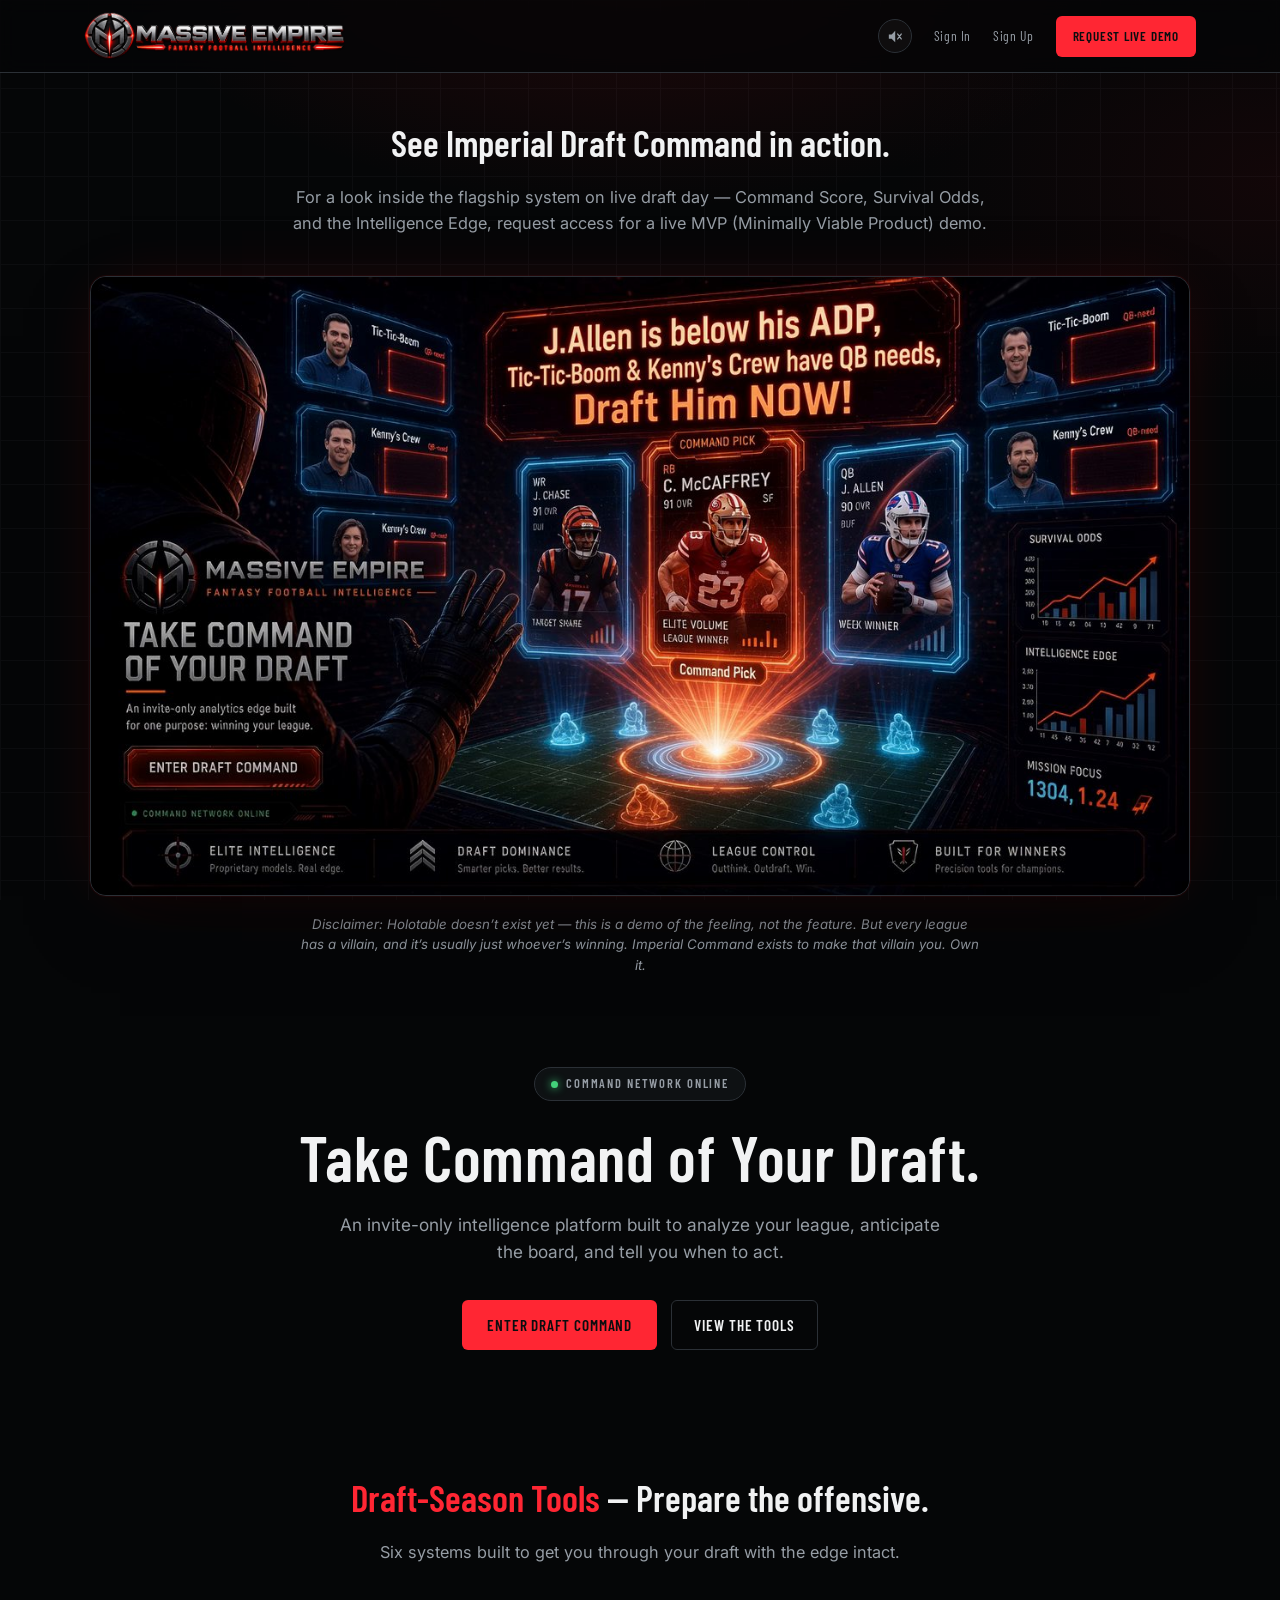
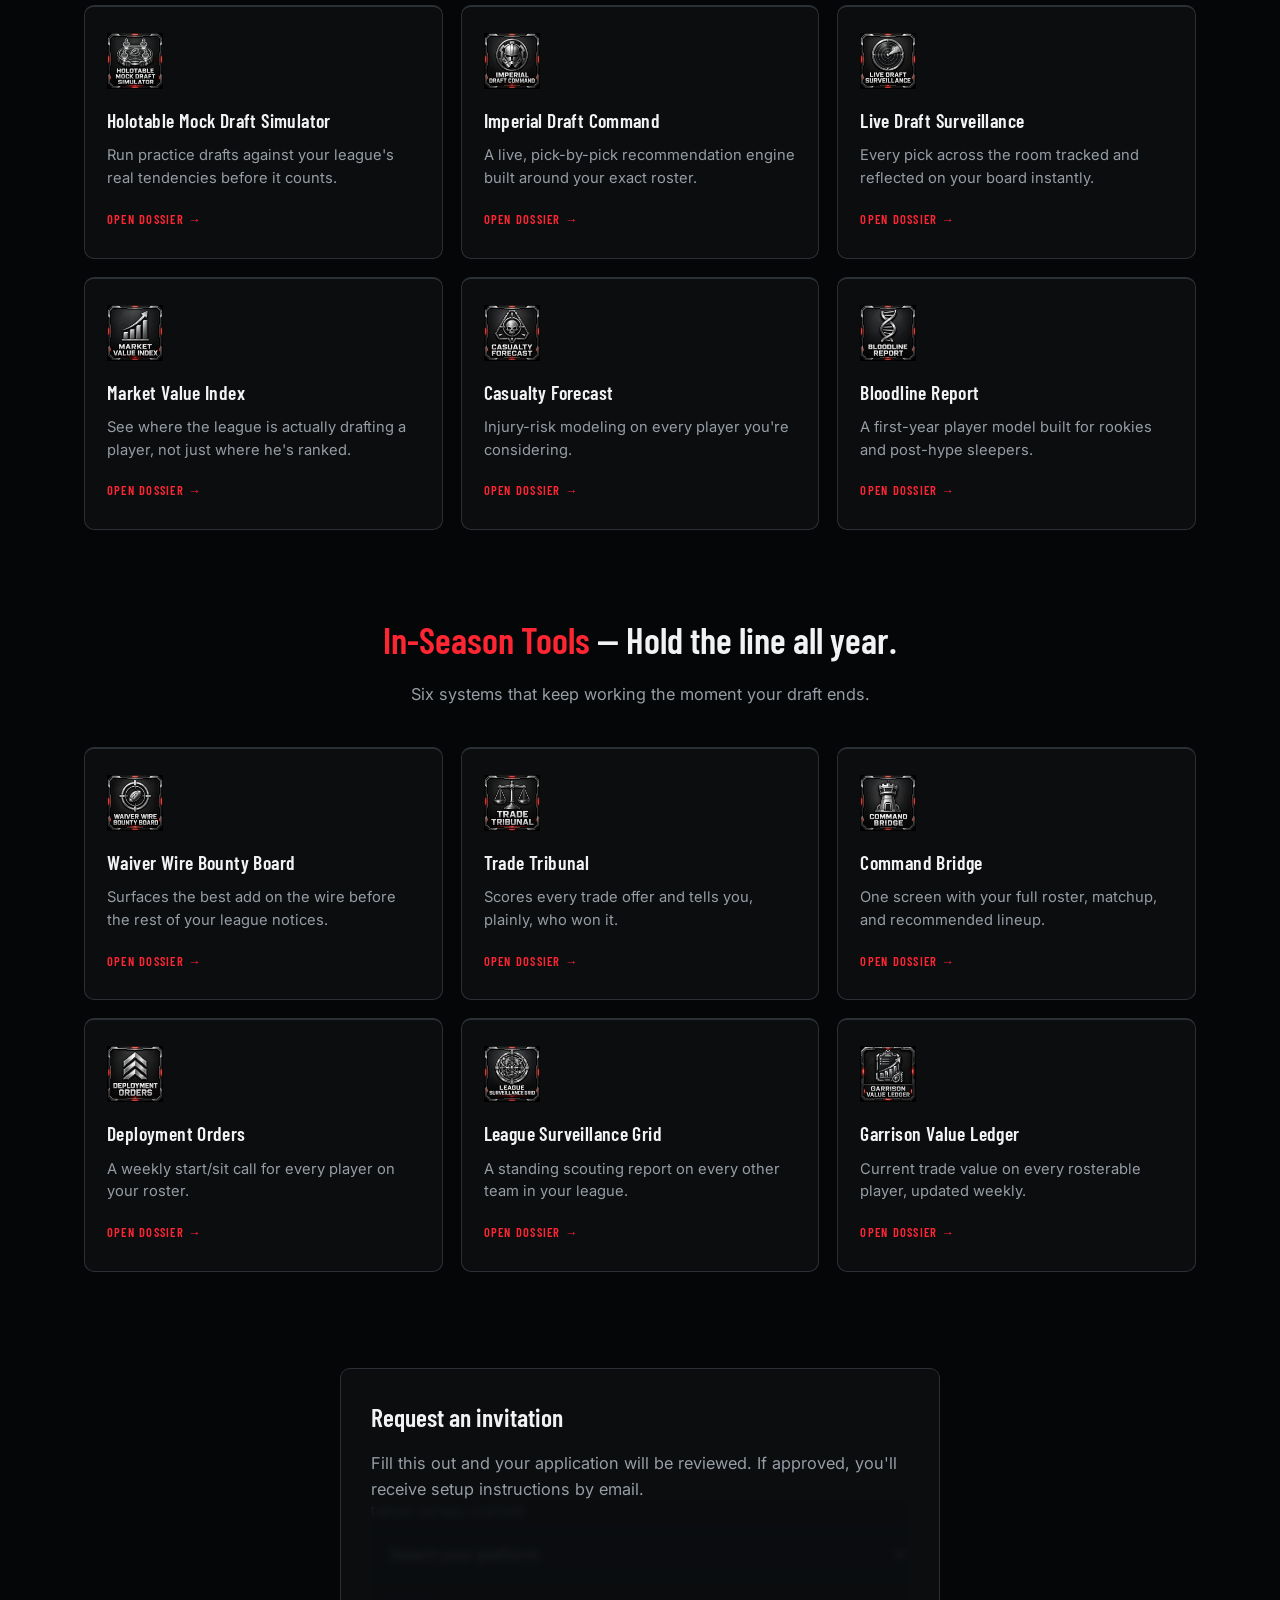
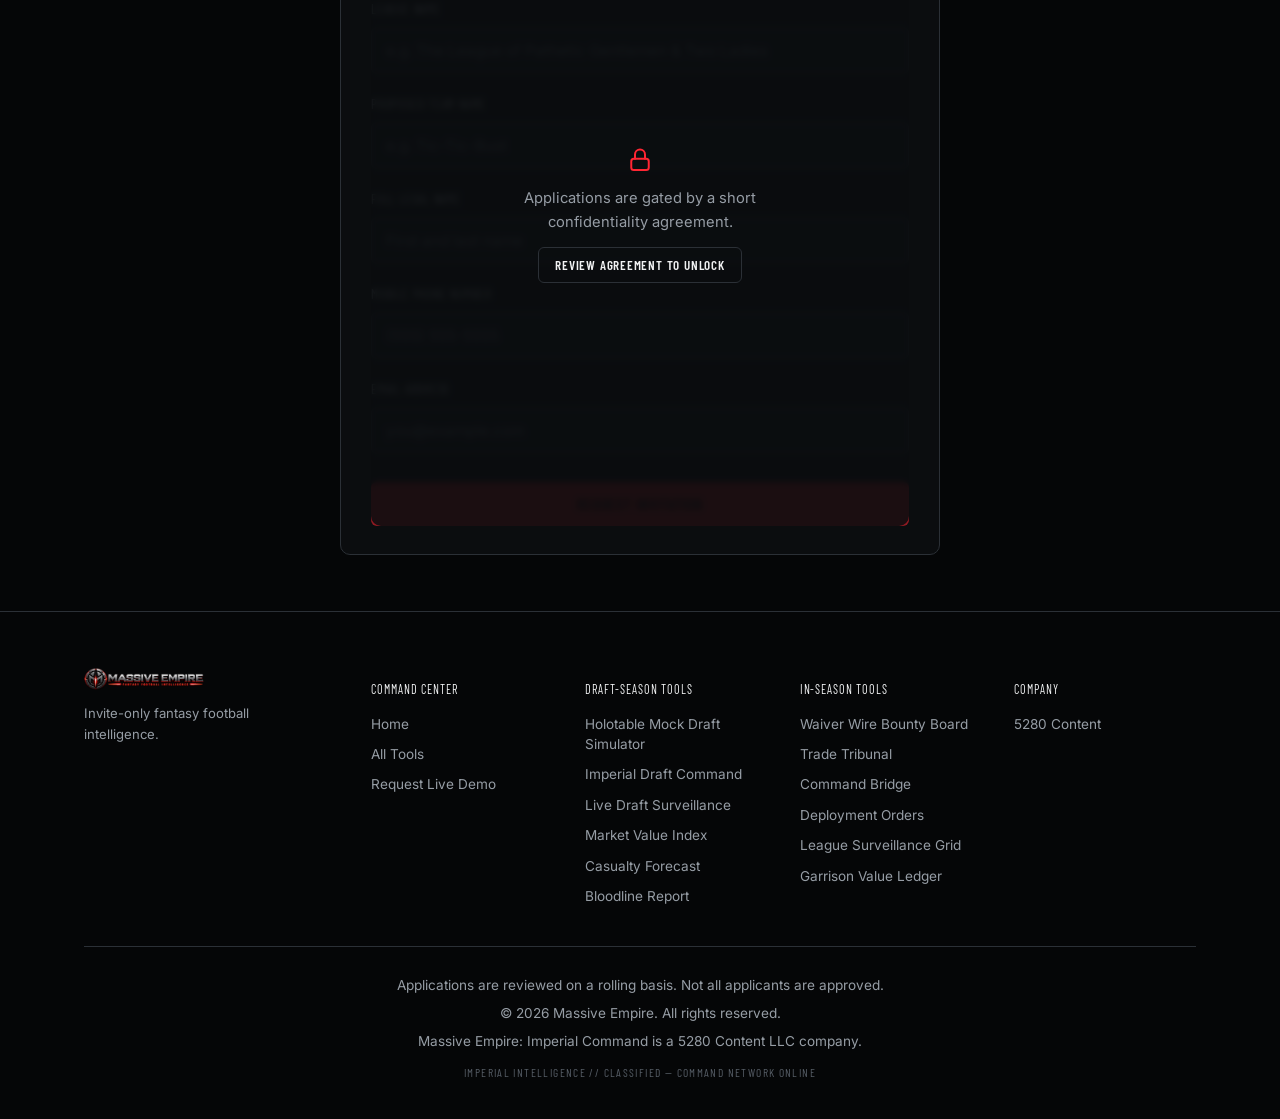
==== commit f42a3112: "Add nav audio widget with volume control, Sign In/Sign Up shell, rename CTA to Request Live Demo, ad" ====
--- a/index.html
+++ b/index.html
@@ -24,7 +24,31 @@
         <img src="assets/img/brand/logo-wordmark.png" alt="Massive Empire — Fantasy Football Intelligence" />
       </div>
       <div class="nav-links">
-        <a class="btn btn-primary btn-sm" href="#invite">Request Access</a>
+        <div class="audio-widget" id="audio-widget">
+          <button type="button" id="audio-icon-btn" class="audio-icon-btn" aria-expanded="false" aria-label="Audio settings">
+            <svg class="icon-muted" viewBox="0 0 24 24" fill="none" aria-hidden="true">
+              <path d="M4 9v6h4l5 5V4L8 9H4z" fill="currentColor"/>
+              <path d="M16.5 8.5l5 7M21.5 8.5l-5 7" stroke="currentColor" stroke-width="1.8" stroke-linecap="round"/>
+            </svg>
+            <svg class="icon-playing" viewBox="0 0 24 24" fill="none" aria-hidden="true">
+              <path d="M4 9v6h4l5 5V4L8 9H4z" fill="currentColor"/>
+              <path d="M16.2 8.8a5 5 0 010 6.4M19 6.5a8.5 8.5 0 010 11" stroke="currentColor" stroke-width="1.8" stroke-linecap="round"/>
+            </svg>
+          </button>
+          <div class="audio-popover" id="audio-popover">
+            <button type="button" id="audio-play-btn" class="audio-play-btn">Play Theme</button>
+            <label class="volume-row">
+              <span>Volume</span>
+              <input type="range" id="volume-slider" min="0" max="100" value="100" />
+            </label>
+          </div>
+          <audio id="bg-music" loop preload="auto" data-default-volume="1">
+            <source src="assets/audio/dynasty-begins.mp3" type="audio/mpeg" />
+          </audio>
+        </div>
+        <a class="nav-auth-link" href="sign-in.html">Sign In</a>
+        <a class="nav-auth-link" href="#invite">Sign Up</a>
+        <a class="btn btn-primary btn-sm" href="#invite">Request Live Demo</a>
       </div>
     </div>
   </div>
@@ -41,19 +65,6 @@
             <source src="assets/video/draft-command-demo.mp4" type="video/mp4" />
           </video>
         </a>
-        <button type="button" id="music-toggle" class="music-toggle" aria-pressed="false" aria-label="Play background music">
-          <svg class="icon-muted" viewBox="0 0 24 24" fill="none" aria-hidden="true">
-            <path d="M4 9v6h4l5 5V4L8 9H4z" fill="currentColor"/>
-            <path d="M16.5 8.5l5 7M21.5 8.5l-5 7" stroke="currentColor" stroke-width="1.8" stroke-linecap="round"/>
-          </svg>
-          <svg class="icon-playing" viewBox="0 0 24 24" fill="none" aria-hidden="true">
-            <path d="M4 9v6h4l5 5V4L8 9H4z" fill="currentColor"/>
-            <path d="M16.2 8.8a5 5 0 010 6.4M19 6.5a8.5 8.5 0 010 11" stroke="currentColor" stroke-width="1.8" stroke-linecap="round"/>
-          </svg>
-        </button>
-        <audio id="bg-music" loop preload="auto">
-          <source src="assets/audio/dynasty-begins.mp3" type="audio/mpeg" />
-        </audio>
       </div>
       <p class="demo-disclaimer">Disclaimer: Holotable doesn&rsquo;t exist yet &mdash; this is a demo of the feeling, not the feature. But every league has a villain, and it&rsquo;s usually just whoever&rsquo;s winning. Imperial Command exists to make that villain you. Own it.</p>
     </div>
@@ -240,7 +251,7 @@
           <p class="footer-heading">Command Center</p>
           <a href="index.html">Home</a>
           <a href="index.html#tools">All Tools</a>
-          <a href="index.html#invite">Request Access</a>
+          <a href="index.html#invite">Request Live Demo</a>
         </div>
         <div class="footer-col">
           <p class="footer-heading">Draft-Season Tools</p>
@@ -307,59 +318,7 @@
   </div>
 
   <script src="assets/js/invite.js"></script>
-  <script>
-    (function () {
-      var btn = document.getElementById('music-toggle');
-      var audio = document.getElementById('bg-music');
-      if (!btn || !audio) return;
-
-      function setButtonState(isPlaying) {
-        if (isPlaying) {
-          btn.classList.add('is-playing');
-          btn.setAttribute('aria-pressed', 'true');
-          btn.setAttribute('aria-label', 'Mute background music');
-        } else {
-          btn.classList.remove('is-playing');
-          btn.setAttribute('aria-pressed', 'false');
-          btn.setAttribute('aria-label', 'Play background music');
-        }
-      }
-
-      function tryPlay() {
-        var p = audio.play();
-        if (p && typeof p.then === 'function') {
-          p.then(function () { setButtonState(true); }).catch(function () { setButtonState(false); });
-        }
-      }
-
-      btn.addEventListener('click', function () {
-        if (audio.paused) {
-          tryPlay();
-        } else {
-          audio.pause();
-          setButtonState(false);
-        }
-      });
-
-      // Attempt to start the music automatically. Most browsers block unmuted
-      // autoplay until the visitor has interacted with the page, so this will
-      // silently fail there — the fallback below catches the visitor's first
-      // interaction anywhere on the page and starts the music then, without
-      // requiring them to find and click the mute button specifically.
-      tryPlay();
-
-      var unlockEvents = ['pointerdown', 'keydown', 'touchstart'];
-      function unlockOnFirstInteraction() {
-        if (audio.paused) tryPlay();
-        unlockEvents.forEach(function (evt) {
-          document.removeEventListener(evt, unlockOnFirstInteraction);
-        });
-      }
-      unlockEvents.forEach(function (evt) {
-        document.addEventListener(evt, unlockOnFirstInteraction, { once: true, passive: true });
-      });
-    })();
-  </script>
+  <script src="assets/js/audio-widget.js"></script>
   <script>
     (function () {
       var overlay = document.getElementById('agreement-overlay');
@@ -416,23 +375,6 @@
         if (!checkbox.checked) return;
         unlockForm();
       });
-
-      // Auto-open the agreement the first time the invite section scrolls
-      // into view, so most applicants see it without having to notice the
-      // lock overlay first.
-      var inviteSection = document.getElementById('invite');
-      if (inviteSection && 'IntersectionObserver' in window) {
-        var opened = false;
-        var observer = new IntersectionObserver(function (entries) {
-          entries.forEach(function (entry) {
-            if (entry.isIntersecting && !opened && !checkbox.checked) {
-              opened = true;
-              openAgreement();
-            }
-          });
-        }, { threshold: 0.4 });
-        observer.observe(inviteSection);
-      }
     })();
   </script>
 </body>
--- a/assets/css/style.css
+++ b/assets/css/style.css
@@ -103,7 +103,7 @@
   align-items: center;
   justify-content: space-between;
   gap: 16px;
-  padding: 12px 0;
+  padding: 12px 24px;
 }
 .nav-brand { display: flex; align-items: center; }
 .nav-brand img { height: 48px; width: auto; }
@@ -470,6 +470,83 @@
   .agreement-box { padding: 28px 22px; }
 }
 
+/* ---------- nav audio widget + sign in/up ---------- */
+.audio-widget { position: relative; display: flex; align-items: center; }
+.audio-icon-btn {
+  width: 34px;
+  height: 34px;
+  border-radius: 50%;
+  border: 1px solid var(--border);
+  background: rgba(255,255,255,0.03);
+  color: var(--text-dim);
+  display: flex;
+  align-items: center;
+  justify-content: center;
+  cursor: pointer;
+  padding: 0;
+  transition: border-color 0.15s ease, color 0.15s ease;
+}
+.audio-icon-btn:hover, .audio-icon-btn.is-playing { border-color: rgba(215,25,32,0.5); color: var(--red-bright); }
+.audio-icon-btn svg { width: 17px; height: 17px; }
+.audio-icon-btn .icon-playing { display: none; }
+.audio-icon-btn.is-playing .icon-muted { display: none; }
+.audio-icon-btn.is-playing .icon-playing { display: block; }
+
+.audio-popover {
+  display: none;
+  position: absolute;
+  top: calc(100% + 10px);
+  right: 0;
+  background: var(--card);
+  border: 1px solid var(--border);
+  border-radius: 10px;
+  padding: 14px 16px;
+  width: 180px;
+  box-shadow: 0 16px 40px rgba(0,0,0,0.55);
+  z-index: 60;
+}
+.audio-popover.show { display: block; }
+.audio-play-btn {
+  width: 100%;
+  padding: 8px 10px;
+  border-radius: 6px;
+  border: 1px solid var(--border);
+  background: var(--elevated);
+  color: var(--text);
+  font-family: var(--font-heading);
+  font-size: 0.78rem;
+  letter-spacing: 0.04em;
+  text-transform: uppercase;
+  cursor: pointer;
+  margin-bottom: 12px;
+  transition: border-color 0.15s ease;
+}
+.audio-play-btn:hover { border-color: var(--red-bright); }
+.volume-row {
+  display: flex;
+  flex-direction: column;
+  gap: 6px;
+  font-size: 0.7rem;
+  color: var(--text-dim);
+  text-transform: uppercase;
+  letter-spacing: 0.06em;
+  margin: 0;
+}
+.volume-row input[type="range"] { width: 100%; accent-color: var(--red-bright); }
+
+.nav-auth-link {
+  color: var(--text-dim);
+  text-decoration: none;
+  font-size: 0.85rem;
+  transition: color 0.15s ease;
+}
+.nav-auth-link:hover { color: var(--text); }
+
+@media (max-width: 640px) {
+  .nav-row { flex-wrap: wrap; row-gap: 10px; }
+  .nav-links { flex-wrap: wrap; justify-content: flex-end; gap: 12px; }
+}
+
 /* ---------- tool detail page ---------- */
 .tool-hero { padding: 64px 0 50px; text-align: center; }
 .tool-hero .tool-icon-lg {
